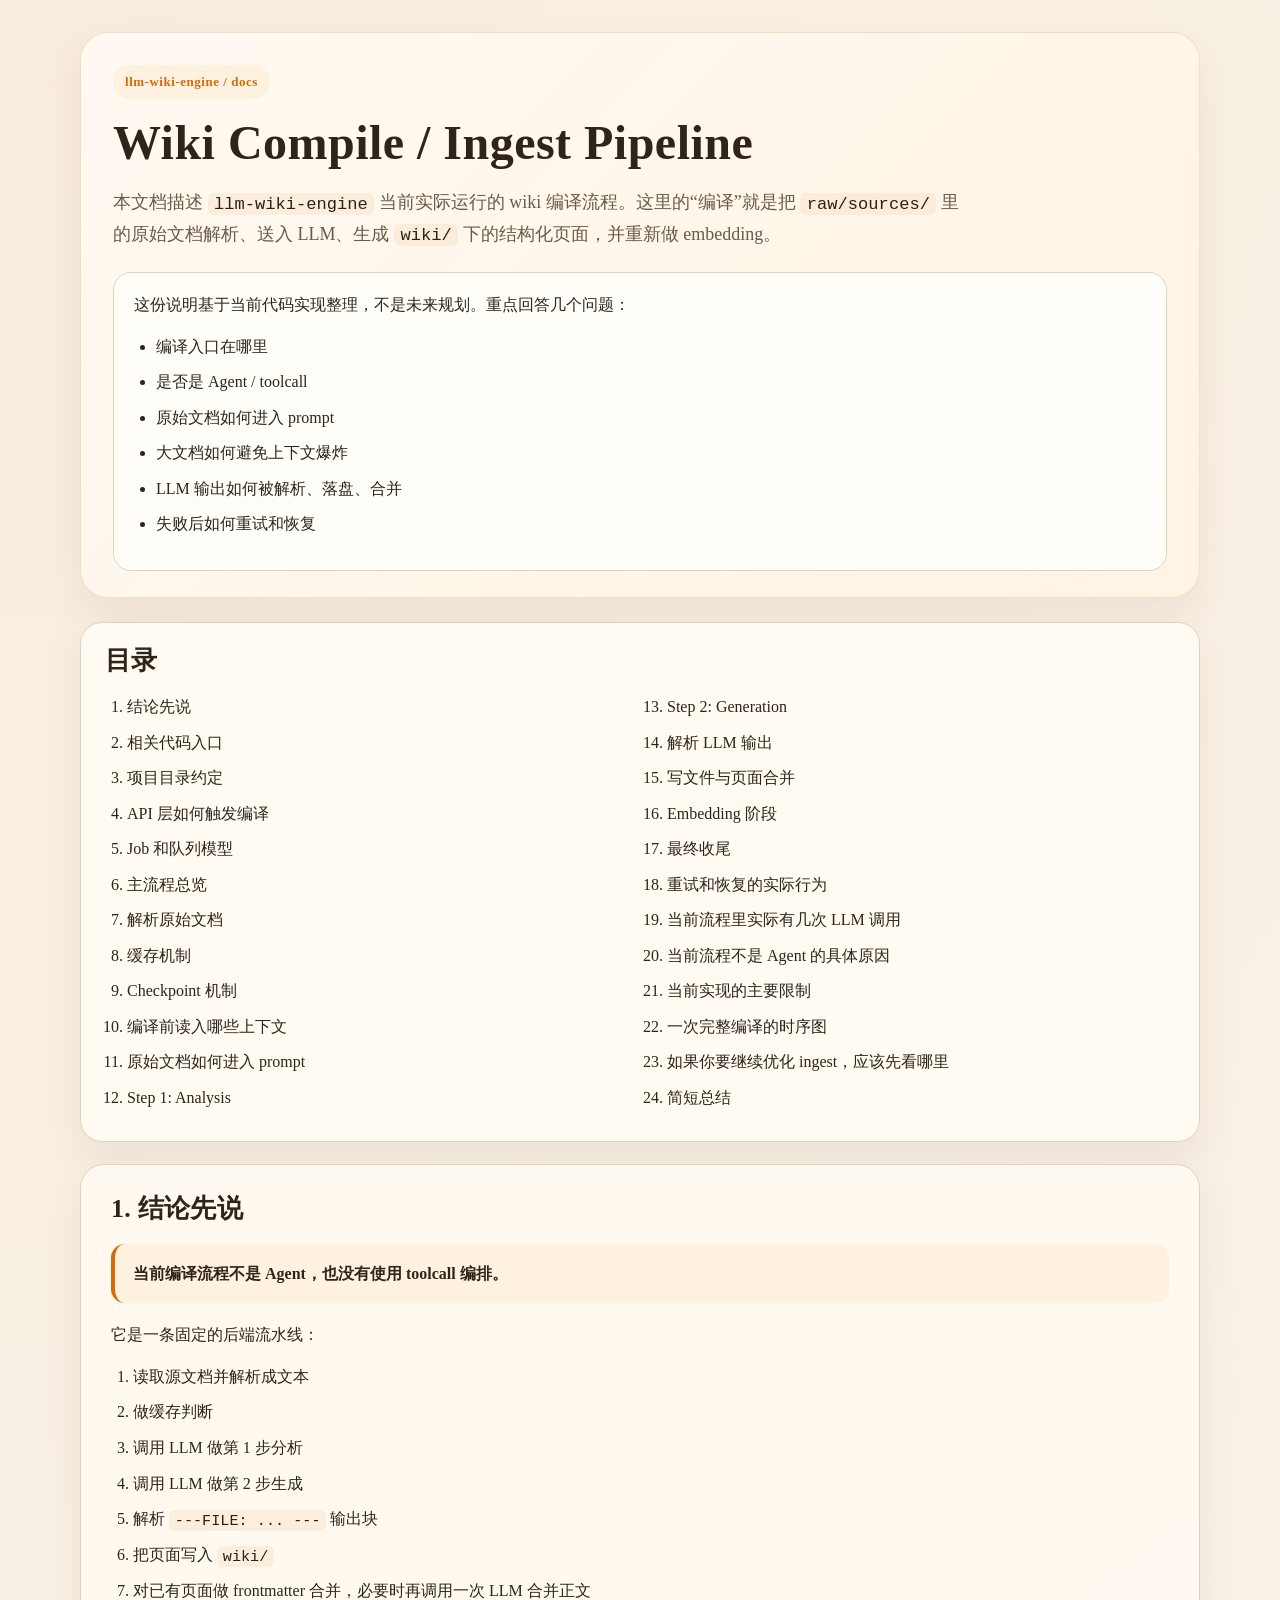
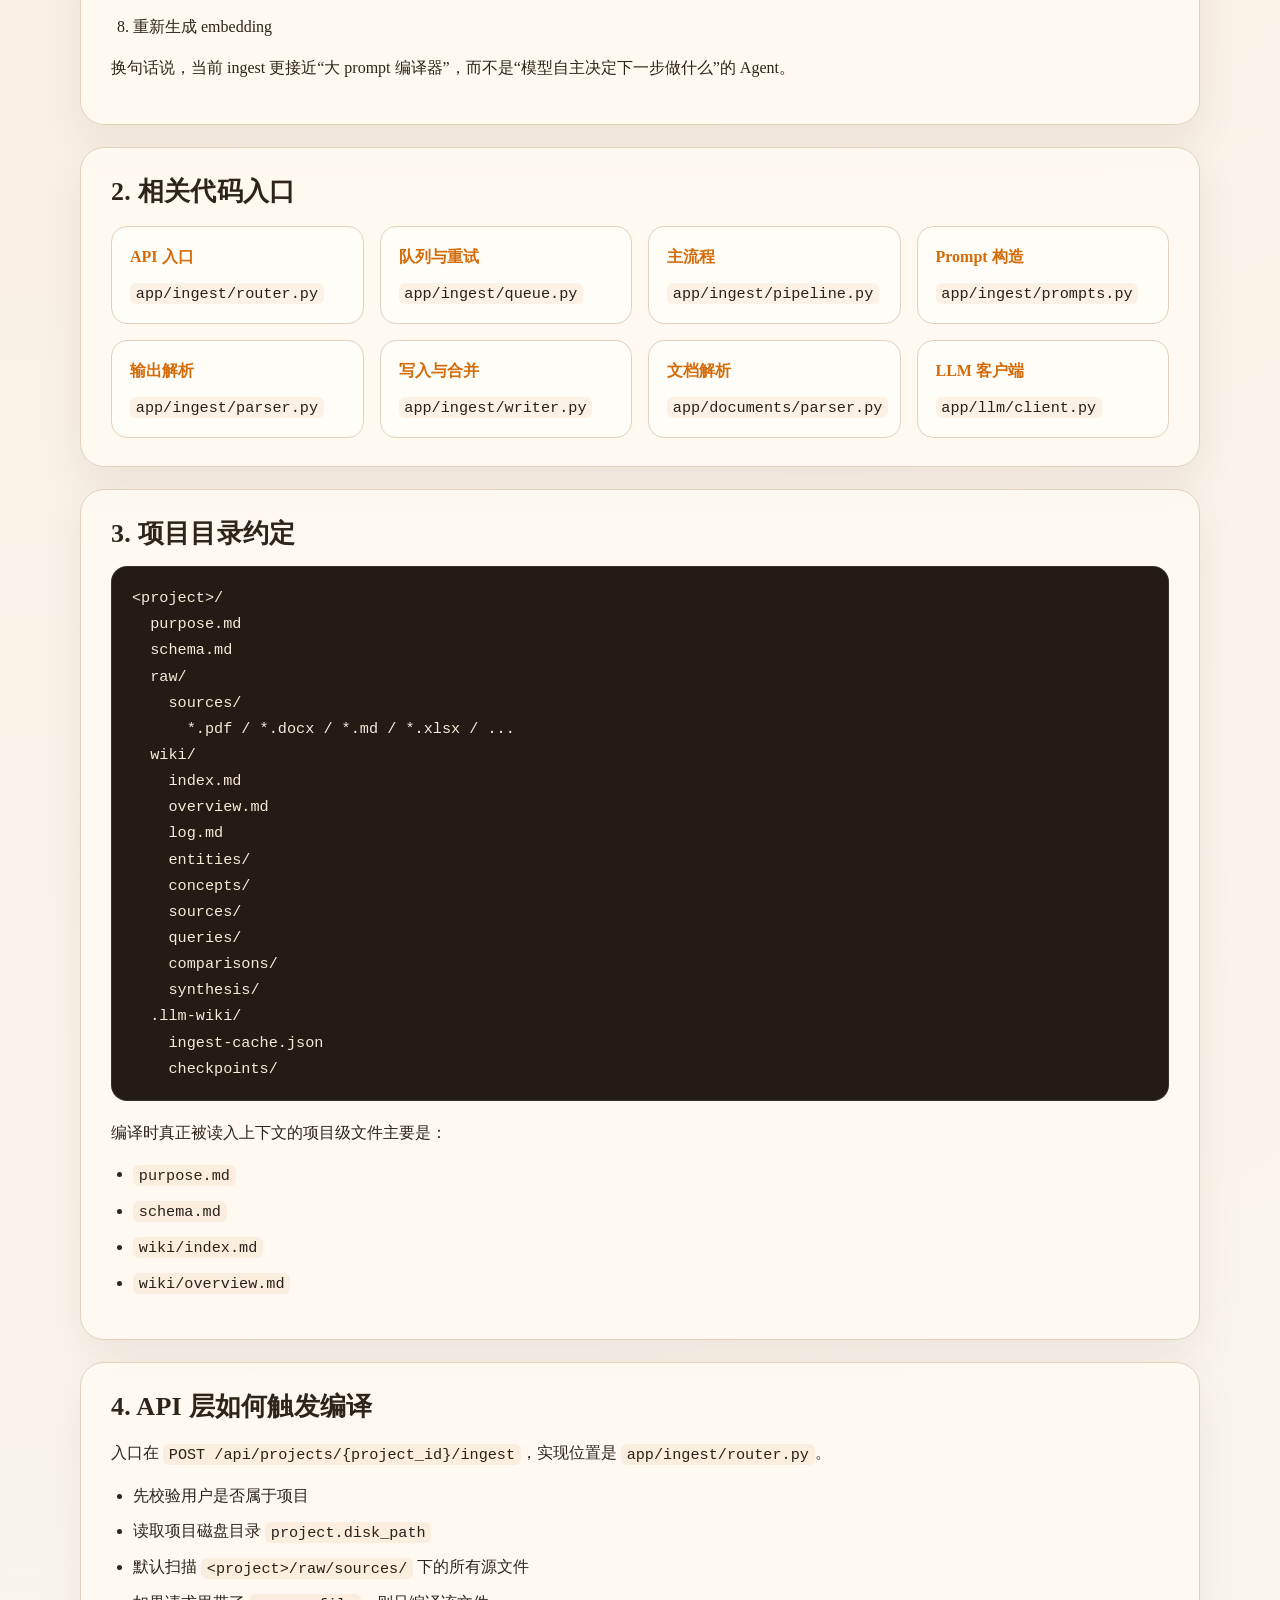
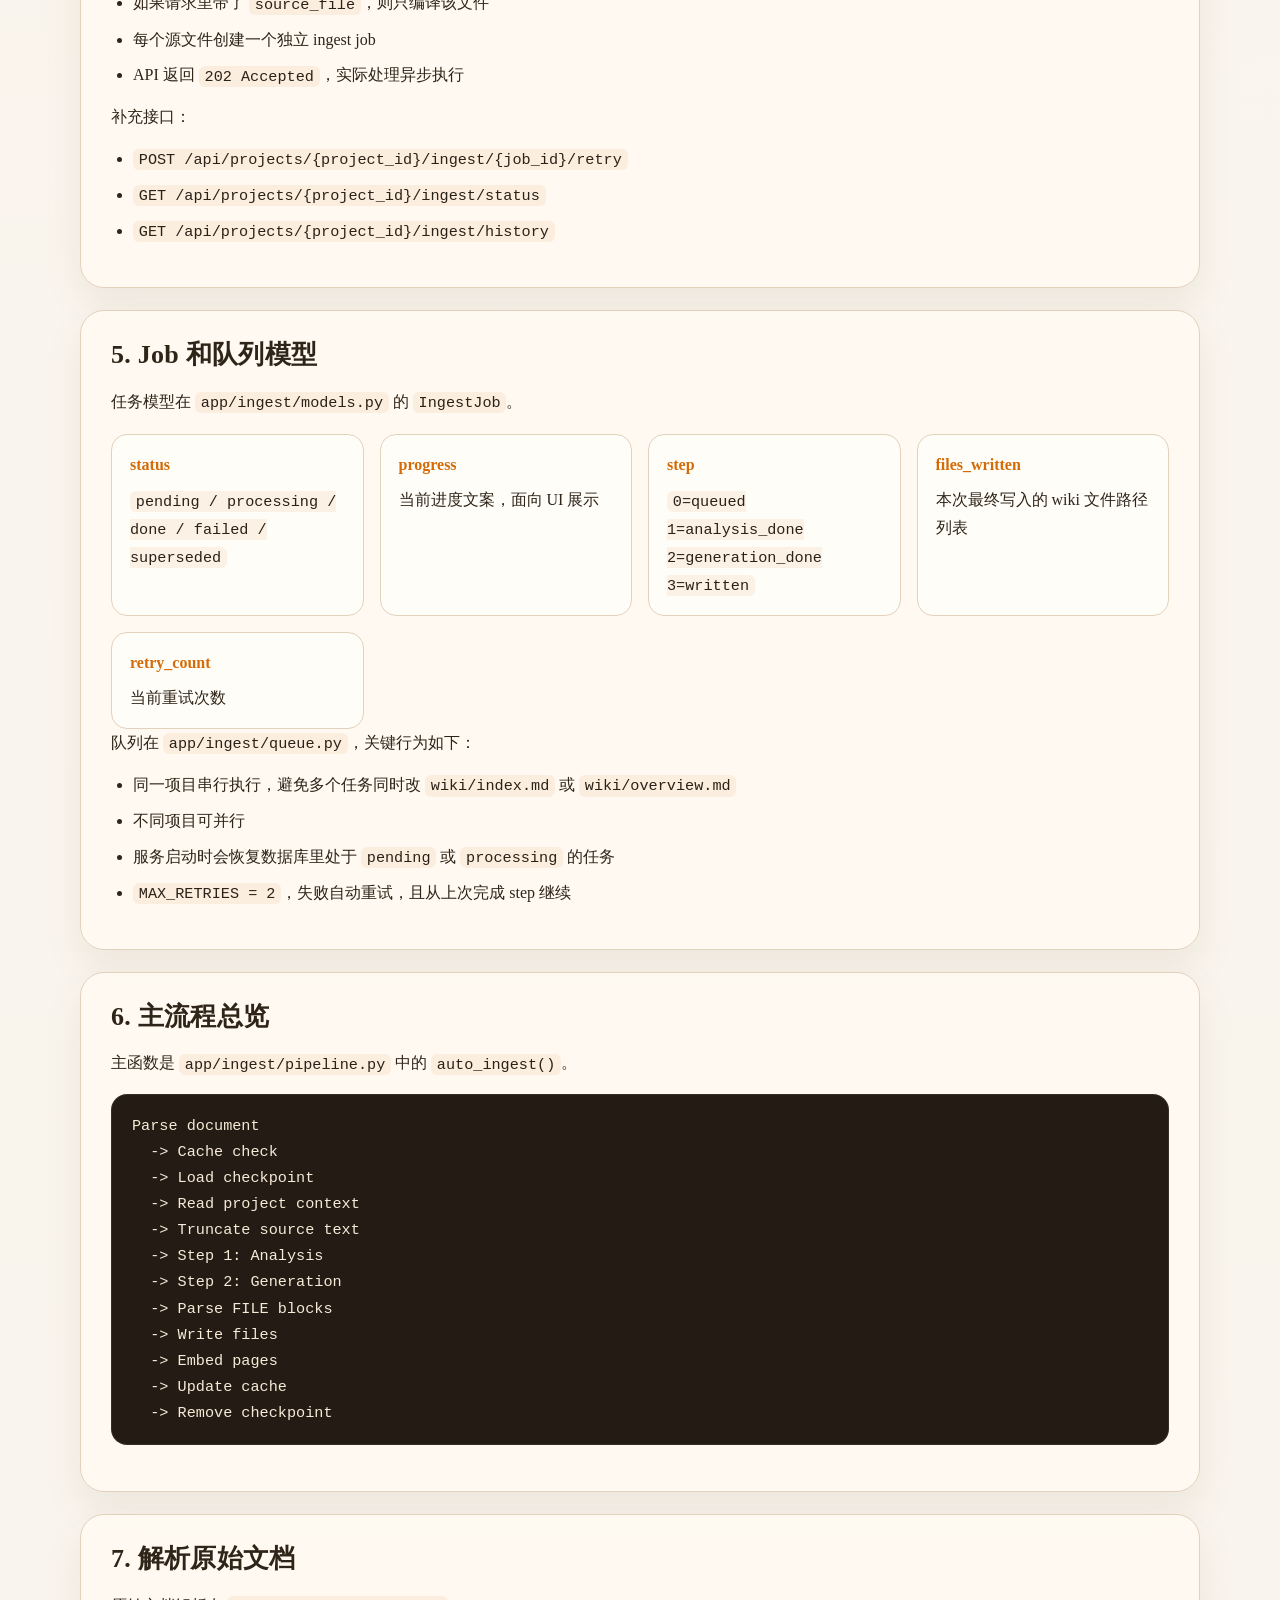
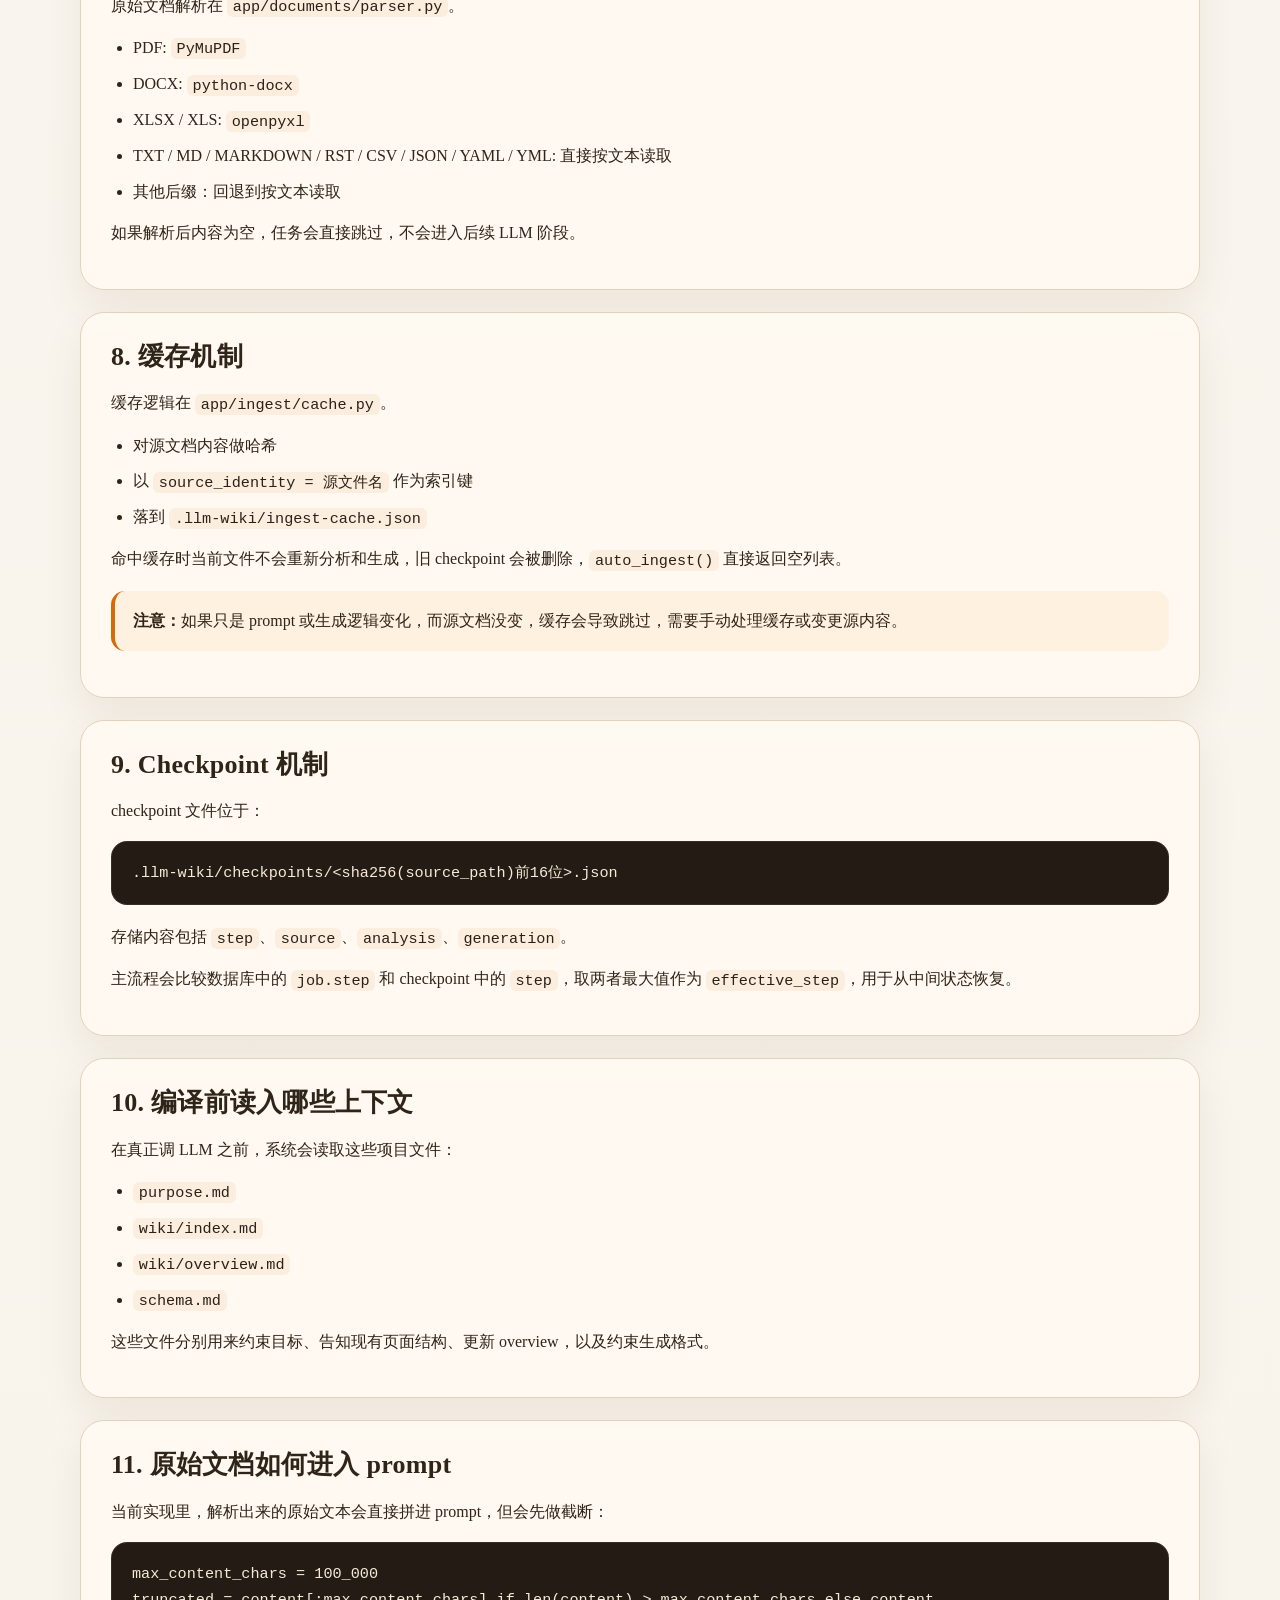
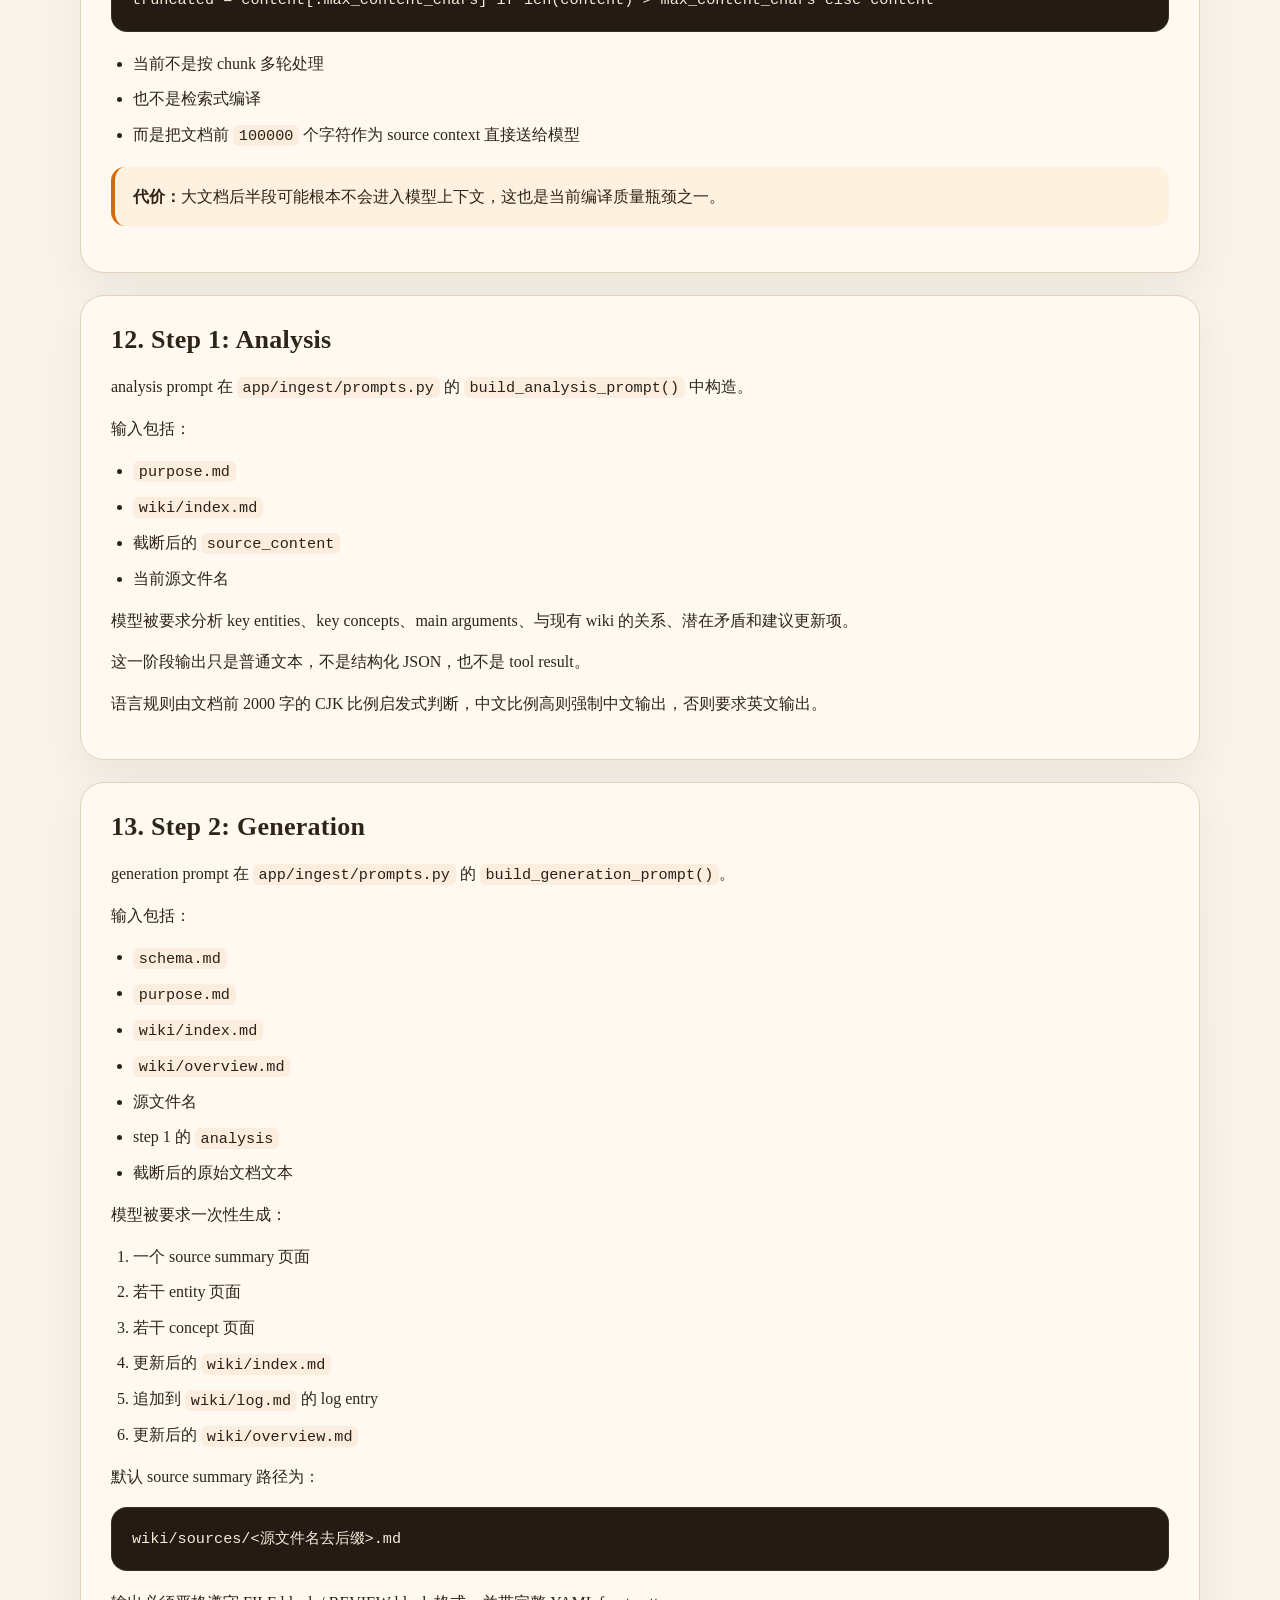
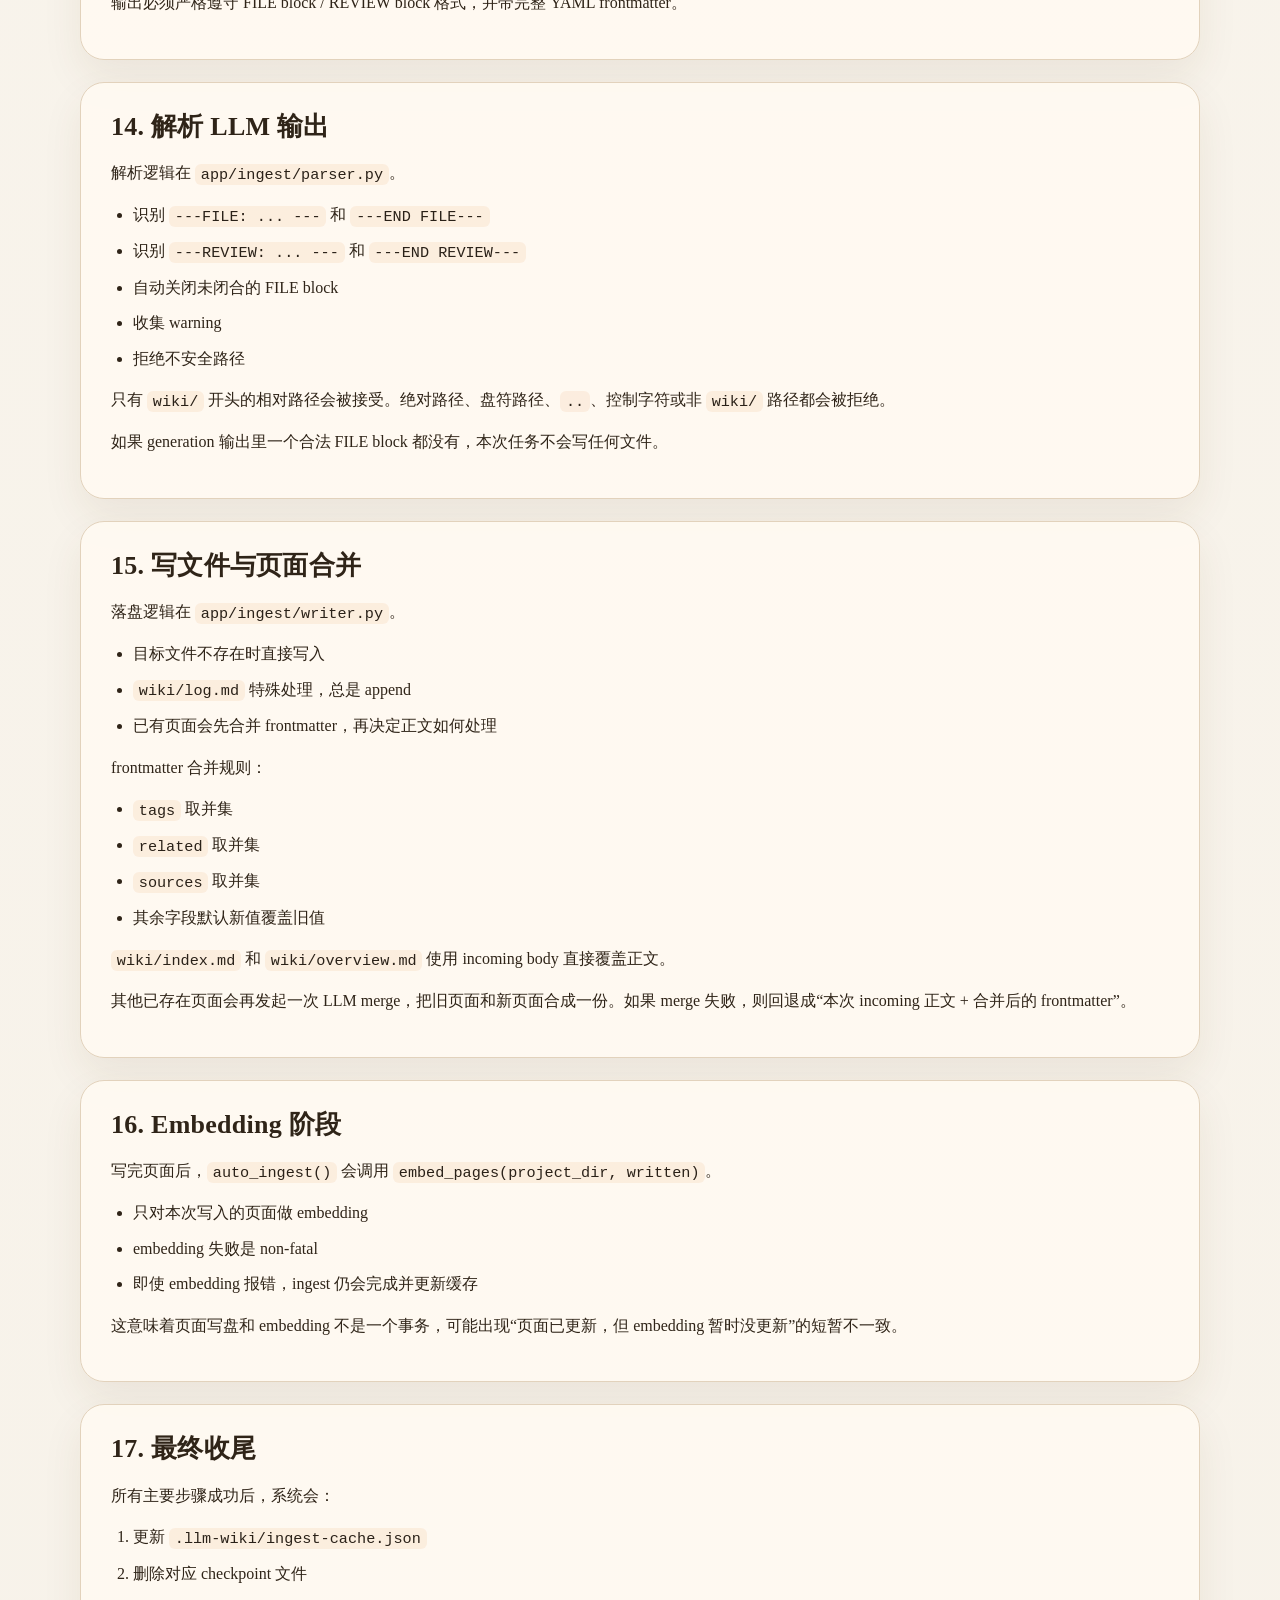
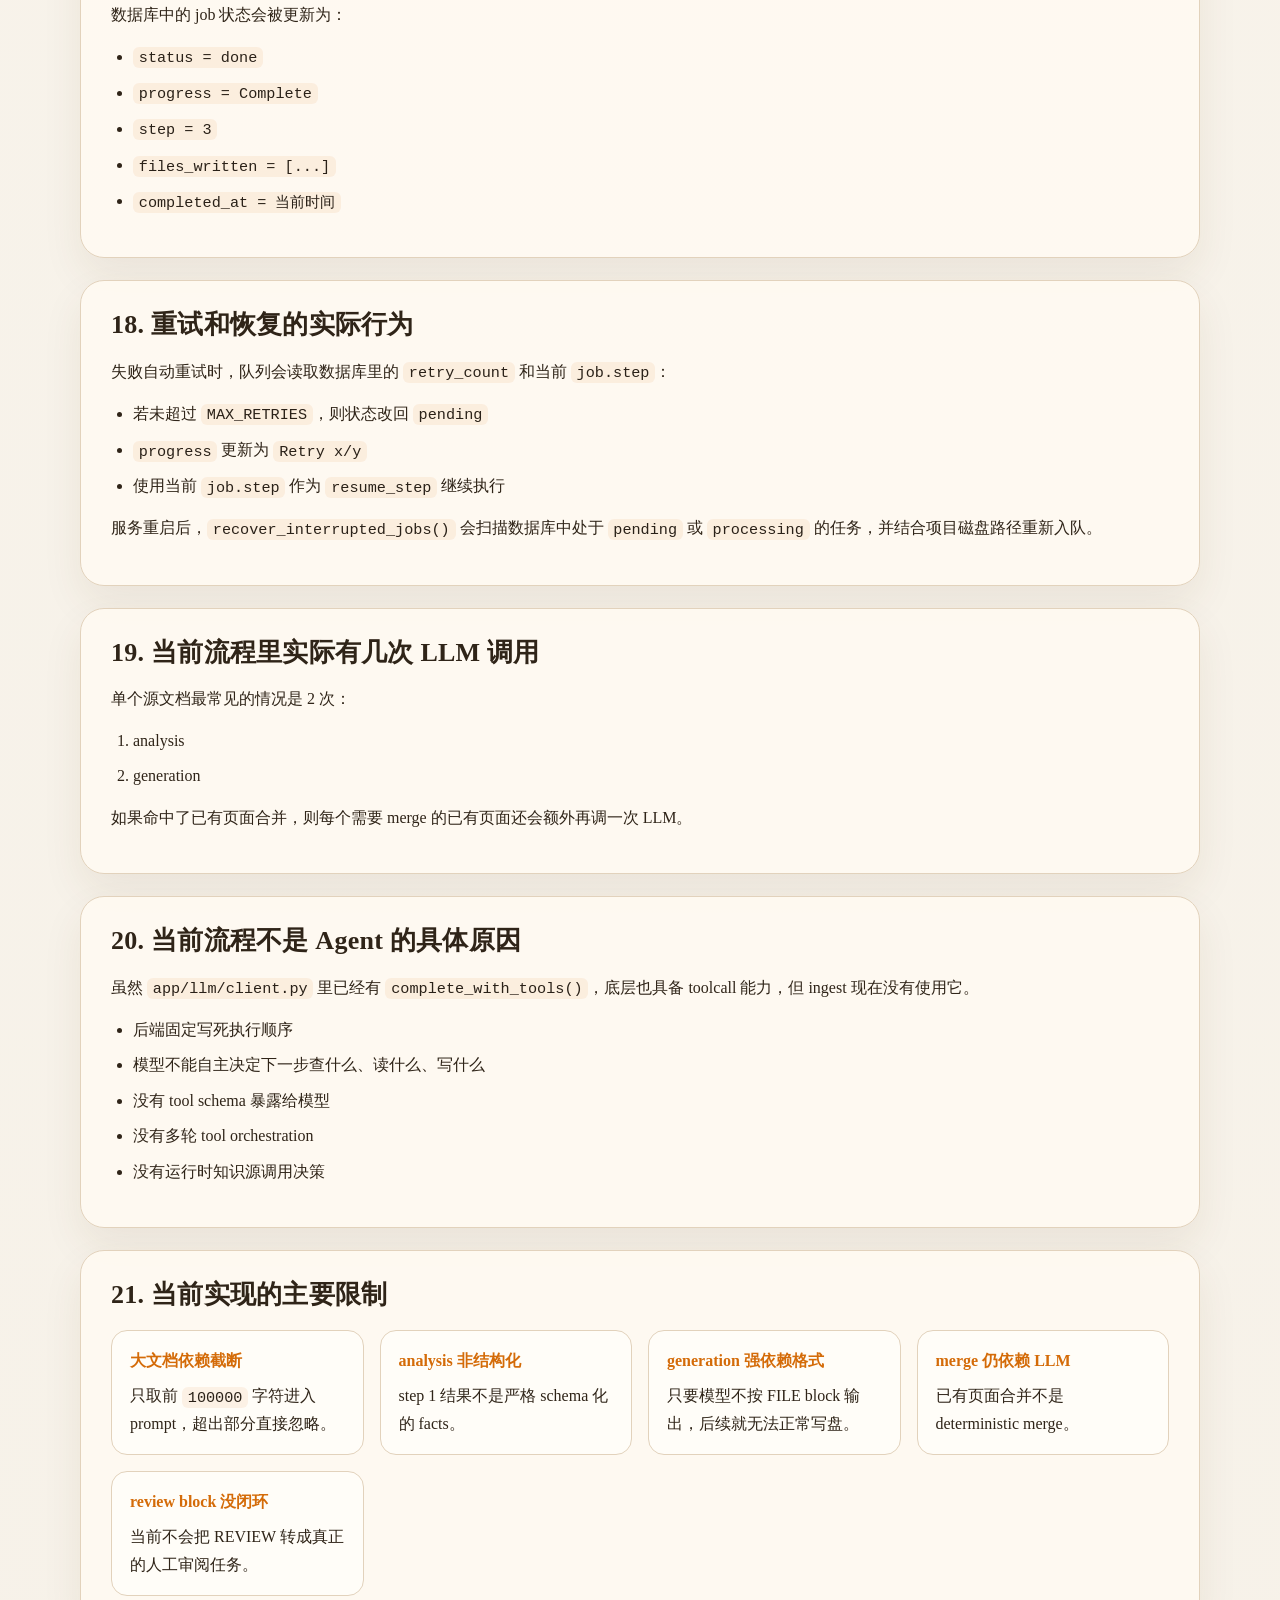
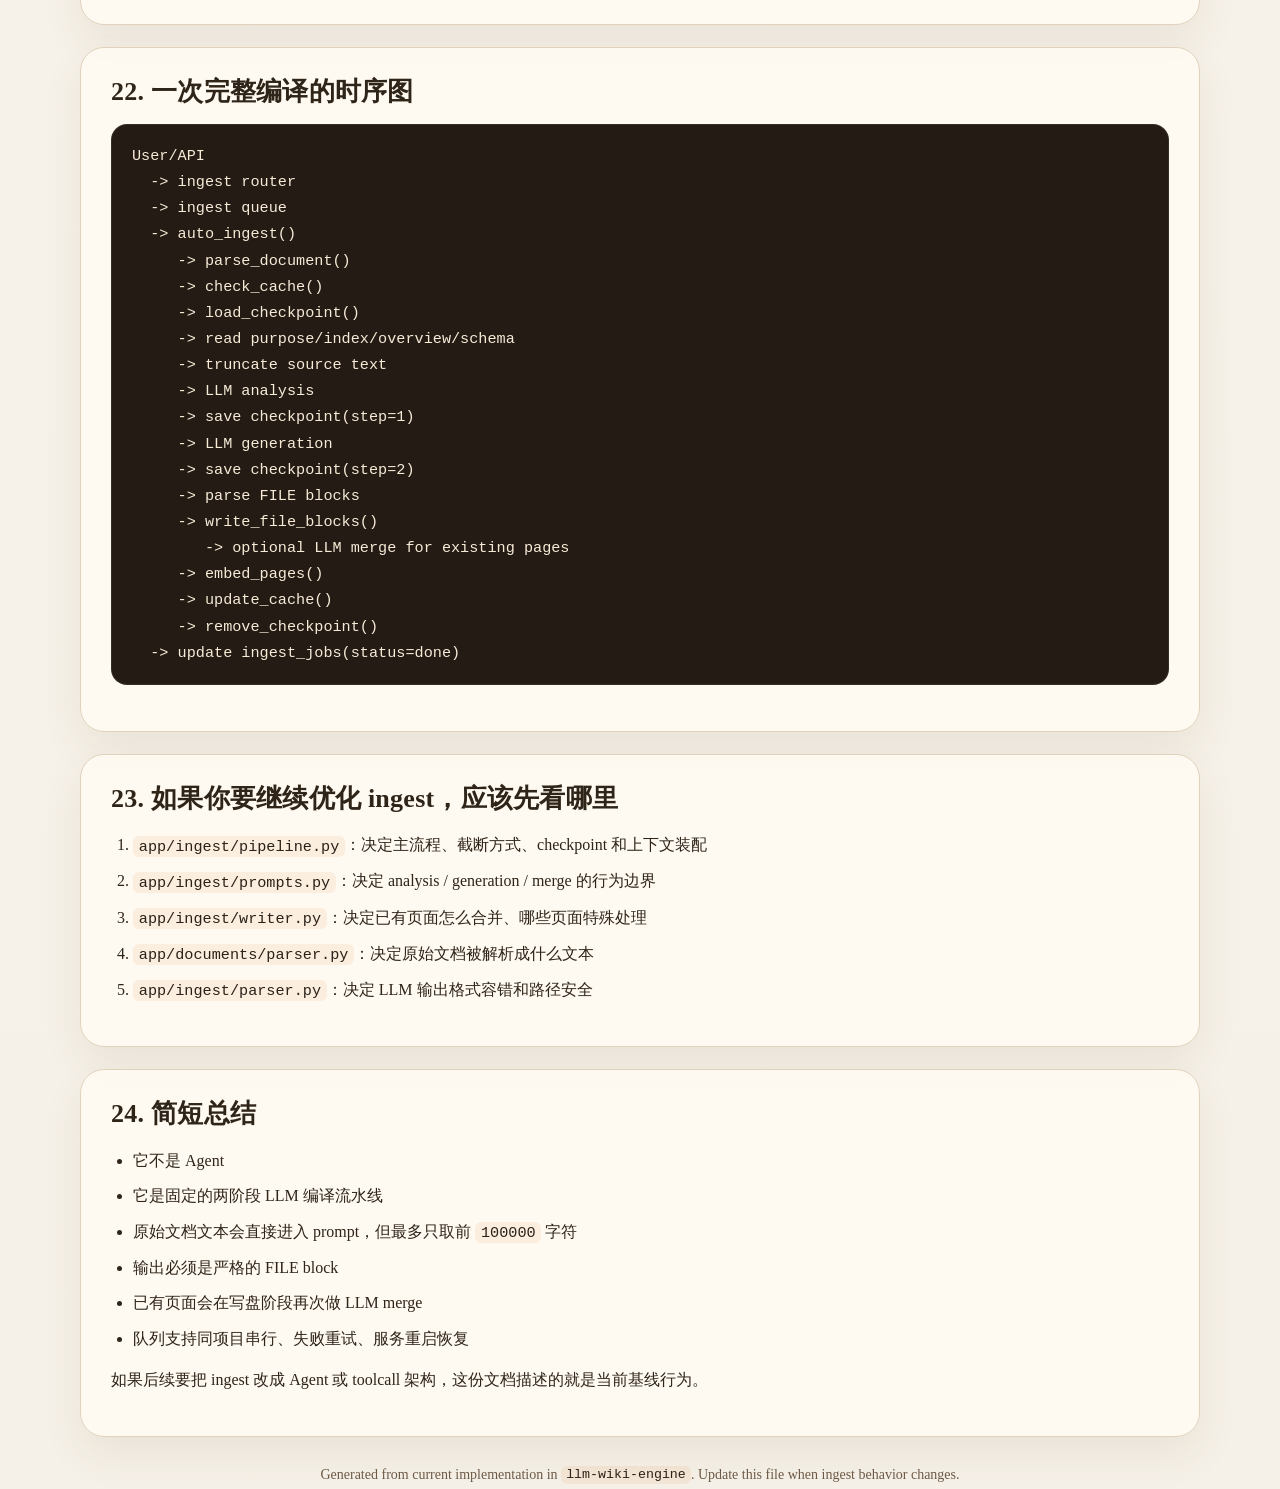
==== docs/ingest-compile-pipeline.html @ 0ab97aee "feat: emit tool_result SSE events for debug visibility Orchestrator now yields a tool_result event a" ====
<!DOCTYPE html>
<html lang="zh-CN">
<head>
  <meta charset="UTF-8">
  <meta name="viewport" content="width=device-width, initial-scale=1.0">
  <title>Wiki Compile / Ingest Pipeline</title>
  <style>
    :root {
      color-scheme: light;
      --bg: #f6f1e8;
      --panel: #fffaf2;
      --panel-strong: #fffdf8;
      --text: #2f2418;
      --muted: #6c5a46;
      --line: #e2d2bc;
      --accent: #d46b08;
      --accent-soft: #fff1df;
      --code: #2a2118;
      --shadow: 0 18px 40px rgba(92, 62, 29, 0.08);
    }

    * {
      box-sizing: border-box;
    }

    body {
      margin: 0;
      font-family: "Noto Serif SC", "Source Han Serif SC", "Songti SC", serif;
      background:
        radial-gradient(circle at top left, rgba(212, 107, 8, 0.08), transparent 28%),
        linear-gradient(180deg, #fbf7f0 0%, var(--bg) 100%);
      color: var(--text);
      line-height: 1.72;
    }

    .page {
      width: min(1120px, calc(100vw - 32px));
      margin: 32px auto 56px;
    }

    .hero {
      background: linear-gradient(135deg, rgba(255, 250, 242, 0.95), rgba(255, 244, 228, 0.92));
      border: 1px solid rgba(212, 107, 8, 0.18);
      border-radius: 28px;
      box-shadow: var(--shadow);
      padding: 32px 32px 26px;
    }

    .eyebrow {
      display: inline-block;
      margin: 0 0 14px;
      padding: 6px 12px;
      border-radius: 999px;
      background: var(--accent-soft);
      color: var(--accent);
      font-size: 13px;
      font-weight: 700;
      letter-spacing: 0.04em;
    }

    h1, h2, h3 {
      font-weight: 700;
      letter-spacing: 0.01em;
      line-height: 1.25;
      margin: 0;
    }

    h1 {
      font-size: clamp(32px, 4vw, 48px);
      margin-bottom: 14px;
    }

    h2 {
      font-size: 26px;
      margin-bottom: 16px;
    }

    h3 {
      font-size: 20px;
      margin-bottom: 12px;
    }

    p {
      margin: 0 0 14px;
    }

    .lead {
      max-width: 860px;
      font-size: 18px;
      color: var(--muted);
    }

    .summary {
      margin-top: 22px;
      padding: 18px 20px;
      background: var(--panel-strong);
      border: 1px solid var(--line);
      border-radius: 18px;
    }

    .toc {
      margin-top: 24px;
      padding: 22px 24px;
      background: var(--panel);
      border: 1px solid var(--line);
      border-radius: 22px;
      box-shadow: var(--shadow);
    }

    .toc ol {
      margin: 14px 0 0;
      padding-left: 22px;
      columns: 2;
      column-gap: 32px;
    }

    .toc li {
      margin-bottom: 8px;
      break-inside: avoid;
    }

    .section {
      margin-top: 22px;
      padding: 28px 30px;
      background: rgba(255, 250, 242, 0.94);
      border: 1px solid var(--line);
      border-radius: 24px;
      box-shadow: var(--shadow);
    }

    .callout {
      margin: 18px 0;
      padding: 16px 18px;
      background: var(--accent-soft);
      border-left: 4px solid var(--accent);
      border-radius: 14px;
    }

    ul, ol {
      margin: 0 0 14px;
      padding-left: 22px;
    }

    li {
      margin-bottom: 8px;
    }

    code {
      font-family: "SFMono-Regular", "Menlo", "Consolas", monospace;
      font-size: 0.95em;
      color: var(--code);
      background: rgba(212, 107, 8, 0.08);
      padding: 0.1em 0.38em;
      border-radius: 6px;
    }

    pre {
      margin: 16px 0 18px;
      padding: 18px 20px;
      overflow: auto;
      background: #241c14;
      color: #f7ead7;
      border-radius: 16px;
      border: 1px solid rgba(255, 255, 255, 0.08);
    }

    pre code {
      background: transparent;
      color: inherit;
      padding: 0;
    }

    .grid {
      display: grid;
      gap: 16px;
      grid-template-columns: repeat(auto-fit, minmax(220px, 1fr));
      margin-top: 18px;
    }

    .card {
      padding: 16px 18px;
      background: var(--panel-strong);
      border: 1px solid var(--line);
      border-radius: 16px;
    }

    .card strong {
      display: block;
      margin-bottom: 8px;
      color: var(--accent);
    }

    .footer {
      margin-top: 26px;
      color: var(--muted);
      font-size: 14px;
      text-align: center;
    }

    @media (max-width: 820px) {
      .page {
        width: min(100vw - 20px, 1120px);
        margin: 16px auto 32px;
      }

      .hero,
      .toc,
      .section {
        padding: 22px 18px;
        border-radius: 20px;
      }

      .toc ol {
        columns: 1;
      }
    }
  </style>
</head>
<body>
  <main class="page">
    <section class="hero">
      <div class="eyebrow">llm-wiki-engine / docs</div>
      <h1>Wiki Compile / Ingest Pipeline</h1>
      <p class="lead">本文档描述 <code>llm-wiki-engine</code> 当前实际运行的 wiki 编译流程。这里的“编译”就是把 <code>raw/sources/</code> 里的原始文档解析、送入 LLM、生成 <code>wiki/</code> 下的结构化页面，并重新做 embedding。</p>
      <div class="summary">
        <p>这份说明基于当前代码实现整理，不是未来规划。重点回答几个问题：</p>
        <ul>
          <li>编译入口在哪里</li>
          <li>是否是 Agent / toolcall</li>
          <li>原始文档如何进入 prompt</li>
          <li>大文档如何避免上下文爆炸</li>
          <li>LLM 输出如何被解析、落盘、合并</li>
          <li>失败后如何重试和恢复</li>
        </ul>
      </div>
    </section>

    <section class="toc">
      <h2>目录</h2>
      <ol>
        <li>结论先说</li>
        <li>相关代码入口</li>
        <li>项目目录约定</li>
        <li>API 层如何触发编译</li>
        <li>Job 和队列模型</li>
        <li>主流程总览</li>
        <li>解析原始文档</li>
        <li>缓存机制</li>
        <li>Checkpoint 机制</li>
        <li>编译前读入哪些上下文</li>
        <li>原始文档如何进入 prompt</li>
        <li>Step 1: Analysis</li>
        <li>Step 2: Generation</li>
        <li>解析 LLM 输出</li>
        <li>写文件与页面合并</li>
        <li>Embedding 阶段</li>
        <li>最终收尾</li>
        <li>重试和恢复的实际行为</li>
        <li>当前流程里实际有几次 LLM 调用</li>
        <li>当前流程不是 Agent 的具体原因</li>
        <li>当前实现的主要限制</li>
        <li>一次完整编译的时序图</li>
        <li>如果你要继续优化 ingest，应该先看哪里</li>
        <li>简短总结</li>
      </ol>
    </section>

    <section class="section">
      <h2>1. 结论先说</h2>
      <div class="callout">
        <strong>当前编译流程不是 Agent，也没有使用 toolcall 编排。</strong>
      </div>
      <p>它是一条固定的后端流水线：</p>
      <ol>
        <li>读取源文档并解析成文本</li>
        <li>做缓存判断</li>
        <li>调用 LLM 做第 1 步分析</li>
        <li>调用 LLM 做第 2 步生成</li>
        <li>解析 <code>---FILE: ... ---</code> 输出块</li>
        <li>把页面写入 <code>wiki/</code></li>
        <li>对已有页面做 frontmatter 合并，必要时再调用一次 LLM 合并正文</li>
        <li>重新生成 embedding</li>
      </ol>
      <p>换句话说，当前 ingest 更接近“大 prompt 编译器”，而不是“模型自主决定下一步做什么”的 Agent。</p>
    </section>

    <section class="section">
      <h2>2. 相关代码入口</h2>
      <div class="grid">
        <div class="card"><strong>API 入口</strong><code>app/ingest/router.py</code></div>
        <div class="card"><strong>队列与重试</strong><code>app/ingest/queue.py</code></div>
        <div class="card"><strong>主流程</strong><code>app/ingest/pipeline.py</code></div>
        <div class="card"><strong>Prompt 构造</strong><code>app/ingest/prompts.py</code></div>
        <div class="card"><strong>输出解析</strong><code>app/ingest/parser.py</code></div>
        <div class="card"><strong>写入与合并</strong><code>app/ingest/writer.py</code></div>
        <div class="card"><strong>文档解析</strong><code>app/documents/parser.py</code></div>
        <div class="card"><strong>LLM 客户端</strong><code>app/llm/client.py</code></div>
      </div>
    </section>

    <section class="section">
      <h2>3. 项目目录约定</h2>
      <pre><code>&lt;project&gt;/
  purpose.md
  schema.md
  raw/
    sources/
      *.pdf / *.docx / *.md / *.xlsx / ...
  wiki/
    index.md
    overview.md
    log.md
    entities/
    concepts/
    sources/
    queries/
    comparisons/
    synthesis/
  .llm-wiki/
    ingest-cache.json
    checkpoints/</code></pre>
      <p>编译时真正被读入上下文的项目级文件主要是：</p>
      <ul>
        <li><code>purpose.md</code></li>
        <li><code>schema.md</code></li>
        <li><code>wiki/index.md</code></li>
        <li><code>wiki/overview.md</code></li>
      </ul>
    </section>

    <section class="section">
      <h2>4. API 层如何触发编译</h2>
      <p>入口在 <code>POST /api/projects/{project_id}/ingest</code>，实现位置是 <code>app/ingest/router.py</code>。</p>
      <ul>
        <li>先校验用户是否属于项目</li>
        <li>读取项目磁盘目录 <code>project.disk_path</code></li>
        <li>默认扫描 <code>&lt;project&gt;/raw/sources/</code> 下的所有源文件</li>
        <li>如果请求里带了 <code>source_file</code>，则只编译该文件</li>
        <li>每个源文件创建一个独立 ingest job</li>
        <li>API 返回 <code>202 Accepted</code>，实际处理异步执行</li>
      </ul>
      <p>补充接口：</p>
      <ul>
        <li><code>POST /api/projects/{project_id}/ingest/{job_id}/retry</code></li>
        <li><code>GET /api/projects/{project_id}/ingest/status</code></li>
        <li><code>GET /api/projects/{project_id}/ingest/history</code></li>
      </ul>
    </section>

    <section class="section">
      <h2>5. Job 和队列模型</h2>
      <p>任务模型在 <code>app/ingest/models.py</code> 的 <code>IngestJob</code>。</p>
      <div class="grid">
        <div class="card"><strong>status</strong><code>pending / processing / done / failed / superseded</code></div>
        <div class="card"><strong>progress</strong>当前进度文案，面向 UI 展示</div>
        <div class="card"><strong>step</strong><code>0=queued 1=analysis_done 2=generation_done 3=written</code></div>
        <div class="card"><strong>files_written</strong>本次最终写入的 wiki 文件路径列表</div>
        <div class="card"><strong>retry_count</strong>当前重试次数</div>
      </div>
      <p>队列在 <code>app/ingest/queue.py</code>，关键行为如下：</p>
      <ul>
        <li>同一项目串行执行，避免多个任务同时改 <code>wiki/index.md</code> 或 <code>wiki/overview.md</code></li>
        <li>不同项目可并行</li>
        <li>服务启动时会恢复数据库里处于 <code>pending</code> 或 <code>processing</code> 的任务</li>
        <li><code>MAX_RETRIES = 2</code>，失败自动重试，且从上次完成 step 继续</li>
      </ul>
    </section>

    <section class="section">
      <h2>6. 主流程总览</h2>
      <p>主函数是 <code>app/ingest/pipeline.py</code> 中的 <code>auto_ingest()</code>。</p>
      <pre><code>Parse document
  -&gt; Cache check
  -&gt; Load checkpoint
  -&gt; Read project context
  -&gt; Truncate source text
  -&gt; Step 1: Analysis
  -&gt; Step 2: Generation
  -&gt; Parse FILE blocks
  -&gt; Write files
  -&gt; Embed pages
  -&gt; Update cache
  -&gt; Remove checkpoint</code></pre>
    </section>

    <section class="section">
      <h2>7. 解析原始文档</h2>
      <p>原始文档解析在 <code>app/documents/parser.py</code>。</p>
      <ul>
        <li>PDF: <code>PyMuPDF</code></li>
        <li>DOCX: <code>python-docx</code></li>
        <li>XLSX / XLS: <code>openpyxl</code></li>
        <li>TXT / MD / MARKDOWN / RST / CSV / JSON / YAML / YML: 直接按文本读取</li>
        <li>其他后缀：回退到按文本读取</li>
      </ul>
      <p>如果解析后内容为空，任务会直接跳过，不会进入后续 LLM 阶段。</p>
    </section>

    <section class="section">
      <h2>8. 缓存机制</h2>
      <p>缓存逻辑在 <code>app/ingest/cache.py</code>。</p>
      <ul>
        <li>对源文档内容做哈希</li>
        <li>以 <code>source_identity = 源文件名</code> 作为索引键</li>
        <li>落到 <code>.llm-wiki/ingest-cache.json</code></li>
      </ul>
      <p>命中缓存时当前文件不会重新分析和生成，旧 checkpoint 会被删除，<code>auto_ingest()</code> 直接返回空列表。</p>
      <div class="callout">
        <strong>注意：</strong>如果只是 prompt 或生成逻辑变化，而源文档没变，缓存会导致跳过，需要手动处理缓存或变更源内容。
      </div>
    </section>

    <section class="section">
      <h2>9. Checkpoint 机制</h2>
      <p>checkpoint 文件位于：</p>
      <pre><code>.llm-wiki/checkpoints/&lt;sha256(source_path)前16位&gt;.json</code></pre>
      <p>存储内容包括 <code>step</code>、<code>source</code>、<code>analysis</code>、<code>generation</code>。</p>
      <p>主流程会比较数据库中的 <code>job.step</code> 和 checkpoint 中的 <code>step</code>，取两者最大值作为 <code>effective_step</code>，用于从中间状态恢复。</p>
    </section>

    <section class="section">
      <h2>10. 编译前读入哪些上下文</h2>
      <p>在真正调 LLM 之前，系统会读取这些项目文件：</p>
      <ul>
        <li><code>purpose.md</code></li>
        <li><code>wiki/index.md</code></li>
        <li><code>wiki/overview.md</code></li>
        <li><code>schema.md</code></li>
      </ul>
      <p>这些文件分别用来约束目标、告知现有页面结构、更新 overview，以及约束生成格式。</p>
    </section>

    <section class="section">
      <h2>11. 原始文档如何进入 prompt</h2>
      <p>当前实现里，解析出来的原始文本会直接拼进 prompt，但会先做截断：</p>
      <pre><code>max_content_chars = 100_000
truncated = content[:max_content_chars] if len(content) &gt; max_content_chars else content</code></pre>
      <ul>
        <li>当前不是按 chunk 多轮处理</li>
        <li>也不是检索式编译</li>
        <li>而是把文档前 <code>100000</code> 个字符作为 source context 直接送给模型</li>
      </ul>
      <div class="callout">
        <strong>代价：</strong>大文档后半段可能根本不会进入模型上下文，这也是当前编译质量瓶颈之一。
      </div>
    </section>

    <section class="section">
      <h2>12. Step 1: Analysis</h2>
      <p>analysis prompt 在 <code>app/ingest/prompts.py</code> 的 <code>build_analysis_prompt()</code> 中构造。</p>
      <p>输入包括：</p>
      <ul>
        <li><code>purpose.md</code></li>
        <li><code>wiki/index.md</code></li>
        <li>截断后的 <code>source_content</code></li>
        <li>当前源文件名</li>
      </ul>
      <p>模型被要求分析 key entities、key concepts、main arguments、与现有 wiki 的关系、潜在矛盾和建议更新项。</p>
      <p>这一阶段输出只是普通文本，不是结构化 JSON，也不是 tool result。</p>
      <p>语言规则由文档前 2000 字的 CJK 比例启发式判断，中文比例高则强制中文输出，否则要求英文输出。</p>
    </section>

    <section class="section">
      <h2>13. Step 2: Generation</h2>
      <p>generation prompt 在 <code>app/ingest/prompts.py</code> 的 <code>build_generation_prompt()</code>。</p>
      <p>输入包括：</p>
      <ul>
        <li><code>schema.md</code></li>
        <li><code>purpose.md</code></li>
        <li><code>wiki/index.md</code></li>
        <li><code>wiki/overview.md</code></li>
        <li>源文件名</li>
        <li>step 1 的 <code>analysis</code></li>
        <li>截断后的原始文档文本</li>
      </ul>
      <p>模型被要求一次性生成：</p>
      <ol>
        <li>一个 source summary 页面</li>
        <li>若干 entity 页面</li>
        <li>若干 concept 页面</li>
        <li>更新后的 <code>wiki/index.md</code></li>
        <li>追加到 <code>wiki/log.md</code> 的 log entry</li>
        <li>更新后的 <code>wiki/overview.md</code></li>
      </ol>
      <p>默认 source summary 路径为：</p>
      <pre><code>wiki/sources/&lt;源文件名去后缀&gt;.md</code></pre>
      <p>输出必须严格遵守 FILE block / REVIEW block 格式，并带完整 YAML frontmatter。</p>
    </section>

    <section class="section">
      <h2>14. 解析 LLM 输出</h2>
      <p>解析逻辑在 <code>app/ingest/parser.py</code>。</p>
      <ul>
        <li>识别 <code>---FILE: ... ---</code> 和 <code>---END FILE---</code></li>
        <li>识别 <code>---REVIEW: ... ---</code> 和 <code>---END REVIEW---</code></li>
        <li>自动关闭未闭合的 FILE block</li>
        <li>收集 warning</li>
        <li>拒绝不安全路径</li>
      </ul>
      <p>只有 <code>wiki/</code> 开头的相对路径会被接受。绝对路径、盘符路径、<code>..</code>、控制字符或非 <code>wiki/</code> 路径都会被拒绝。</p>
      <p>如果 generation 输出里一个合法 FILE block 都没有，本次任务不会写任何文件。</p>
    </section>

    <section class="section">
      <h2>15. 写文件与页面合并</h2>
      <p>落盘逻辑在 <code>app/ingest/writer.py</code>。</p>
      <ul>
        <li>目标文件不存在时直接写入</li>
        <li><code>wiki/log.md</code> 特殊处理，总是 append</li>
        <li>已有页面会先合并 frontmatter，再决定正文如何处理</li>
      </ul>
      <p>frontmatter 合并规则：</p>
      <ul>
        <li><code>tags</code> 取并集</li>
        <li><code>related</code> 取并集</li>
        <li><code>sources</code> 取并集</li>
        <li>其余字段默认新值覆盖旧值</li>
      </ul>
      <p><code>wiki/index.md</code> 和 <code>wiki/overview.md</code> 使用 incoming body 直接覆盖正文。</p>
      <p>其他已存在页面会再发起一次 LLM merge，把旧页面和新页面合成一份。如果 merge 失败，则回退成“本次 incoming 正文 + 合并后的 frontmatter”。</p>
    </section>

    <section class="section">
      <h2>16. Embedding 阶段</h2>
      <p>写完页面后，<code>auto_ingest()</code> 会调用 <code>embed_pages(project_dir, written)</code>。</p>
      <ul>
        <li>只对本次写入的页面做 embedding</li>
        <li>embedding 失败是 non-fatal</li>
        <li>即使 embedding 报错，ingest 仍会完成并更新缓存</li>
      </ul>
      <p>这意味着页面写盘和 embedding 不是一个事务，可能出现“页面已更新，但 embedding 暂时没更新”的短暂不一致。</p>
    </section>

    <section class="section">
      <h2>17. 最终收尾</h2>
      <p>所有主要步骤成功后，系统会：</p>
      <ol>
        <li>更新 <code>.llm-wiki/ingest-cache.json</code></li>
        <li>删除对应 checkpoint 文件</li>
      </ol>
      <p>数据库中的 job 状态会被更新为：</p>
      <ul>
        <li><code>status = done</code></li>
        <li><code>progress = Complete</code></li>
        <li><code>step = 3</code></li>
        <li><code>files_written = [...]</code></li>
        <li><code>completed_at = 当前时间</code></li>
      </ul>
    </section>

    <section class="section">
      <h2>18. 重试和恢复的实际行为</h2>
      <p>失败自动重试时，队列会读取数据库里的 <code>retry_count</code> 和当前 <code>job.step</code>：</p>
      <ul>
        <li>若未超过 <code>MAX_RETRIES</code>，则状态改回 <code>pending</code></li>
        <li><code>progress</code> 更新为 <code>Retry x/y</code></li>
        <li>使用当前 <code>job.step</code> 作为 <code>resume_step</code> 继续执行</li>
      </ul>
      <p>服务重启后，<code>recover_interrupted_jobs()</code> 会扫描数据库中处于 <code>pending</code> 或 <code>processing</code> 的任务，并结合项目磁盘路径重新入队。</p>
    </section>

    <section class="section">
      <h2>19. 当前流程里实际有几次 LLM 调用</h2>
      <p>单个源文档最常见的情况是 2 次：</p>
      <ol>
        <li>analysis</li>
        <li>generation</li>
      </ol>
      <p>如果命中了已有页面合并，则每个需要 merge 的已有页面还会额外再调一次 LLM。</p>
    </section>

    <section class="section">
      <h2>20. 当前流程不是 Agent 的具体原因</h2>
      <p>虽然 <code>app/llm/client.py</code> 里已经有 <code>complete_with_tools()</code>，底层也具备 toolcall 能力，但 ingest 现在没有使用它。</p>
      <ul>
        <li>后端固定写死执行顺序</li>
        <li>模型不能自主决定下一步查什么、读什么、写什么</li>
        <li>没有 tool schema 暴露给模型</li>
        <li>没有多轮 tool orchestration</li>
        <li>没有运行时知识源调用决策</li>
      </ul>
    </section>

    <section class="section">
      <h2>21. 当前实现的主要限制</h2>
      <div class="grid">
        <div class="card"><strong>大文档依赖截断</strong>只取前 <code>100000</code> 字符进入 prompt，超出部分直接忽略。</div>
        <div class="card"><strong>analysis 非结构化</strong>step 1 结果不是严格 schema 化的 facts。</div>
        <div class="card"><strong>generation 强依赖格式</strong>只要模型不按 FILE block 输出，后续就无法正常写盘。</div>
        <div class="card"><strong>merge 仍依赖 LLM</strong>已有页面合并不是 deterministic merge。</div>
        <div class="card"><strong>review block 没闭环</strong>当前不会把 REVIEW 转成真正的人工审阅任务。</div>
      </div>
    </section>

    <section class="section">
      <h2>22. 一次完整编译的时序图</h2>
      <pre><code>User/API
  -&gt; ingest router
  -&gt; ingest queue
  -&gt; auto_ingest()
     -&gt; parse_document()
     -&gt; check_cache()
     -&gt; load_checkpoint()
     -&gt; read purpose/index/overview/schema
     -&gt; truncate source text
     -&gt; LLM analysis
     -&gt; save checkpoint(step=1)
     -&gt; LLM generation
     -&gt; save checkpoint(step=2)
     -&gt; parse FILE blocks
     -&gt; write_file_blocks()
        -&gt; optional LLM merge for existing pages
     -&gt; embed_pages()
     -&gt; update_cache()
     -&gt; remove_checkpoint()
  -&gt; update ingest_jobs(status=done)</code></pre>
    </section>

    <section class="section">
      <h2>23. 如果你要继续优化 ingest，应该先看哪里</h2>
      <ol>
        <li><code>app/ingest/pipeline.py</code>：决定主流程、截断方式、checkpoint 和上下文装配</li>
        <li><code>app/ingest/prompts.py</code>：决定 analysis / generation / merge 的行为边界</li>
        <li><code>app/ingest/writer.py</code>：决定已有页面怎么合并、哪些页面特殊处理</li>
        <li><code>app/documents/parser.py</code>：决定原始文档被解析成什么文本</li>
        <li><code>app/ingest/parser.py</code>：决定 LLM 输出格式容错和路径安全</li>
      </ol>
    </section>

    <section class="section">
      <h2>24. 简短总结</h2>
      <ul>
        <li>它不是 Agent</li>
        <li>它是固定的两阶段 LLM 编译流水线</li>
        <li>原始文档文本会直接进入 prompt，但最多只取前 <code>100000</code> 字符</li>
        <li>输出必须是严格的 FILE block</li>
        <li>已有页面会在写盘阶段再次做 LLM merge</li>
        <li>队列支持同项目串行、失败重试、服务重启恢复</li>
      </ul>
      <p>如果后续要把 ingest 改成 Agent 或 toolcall 架构，这份文档描述的就是当前基线行为。</p>
    </section>

    <p class="footer">Generated from current implementation in <code>llm-wiki-engine</code>. Update this file when ingest behavior changes.</p>
  </main>
</body>
</html>
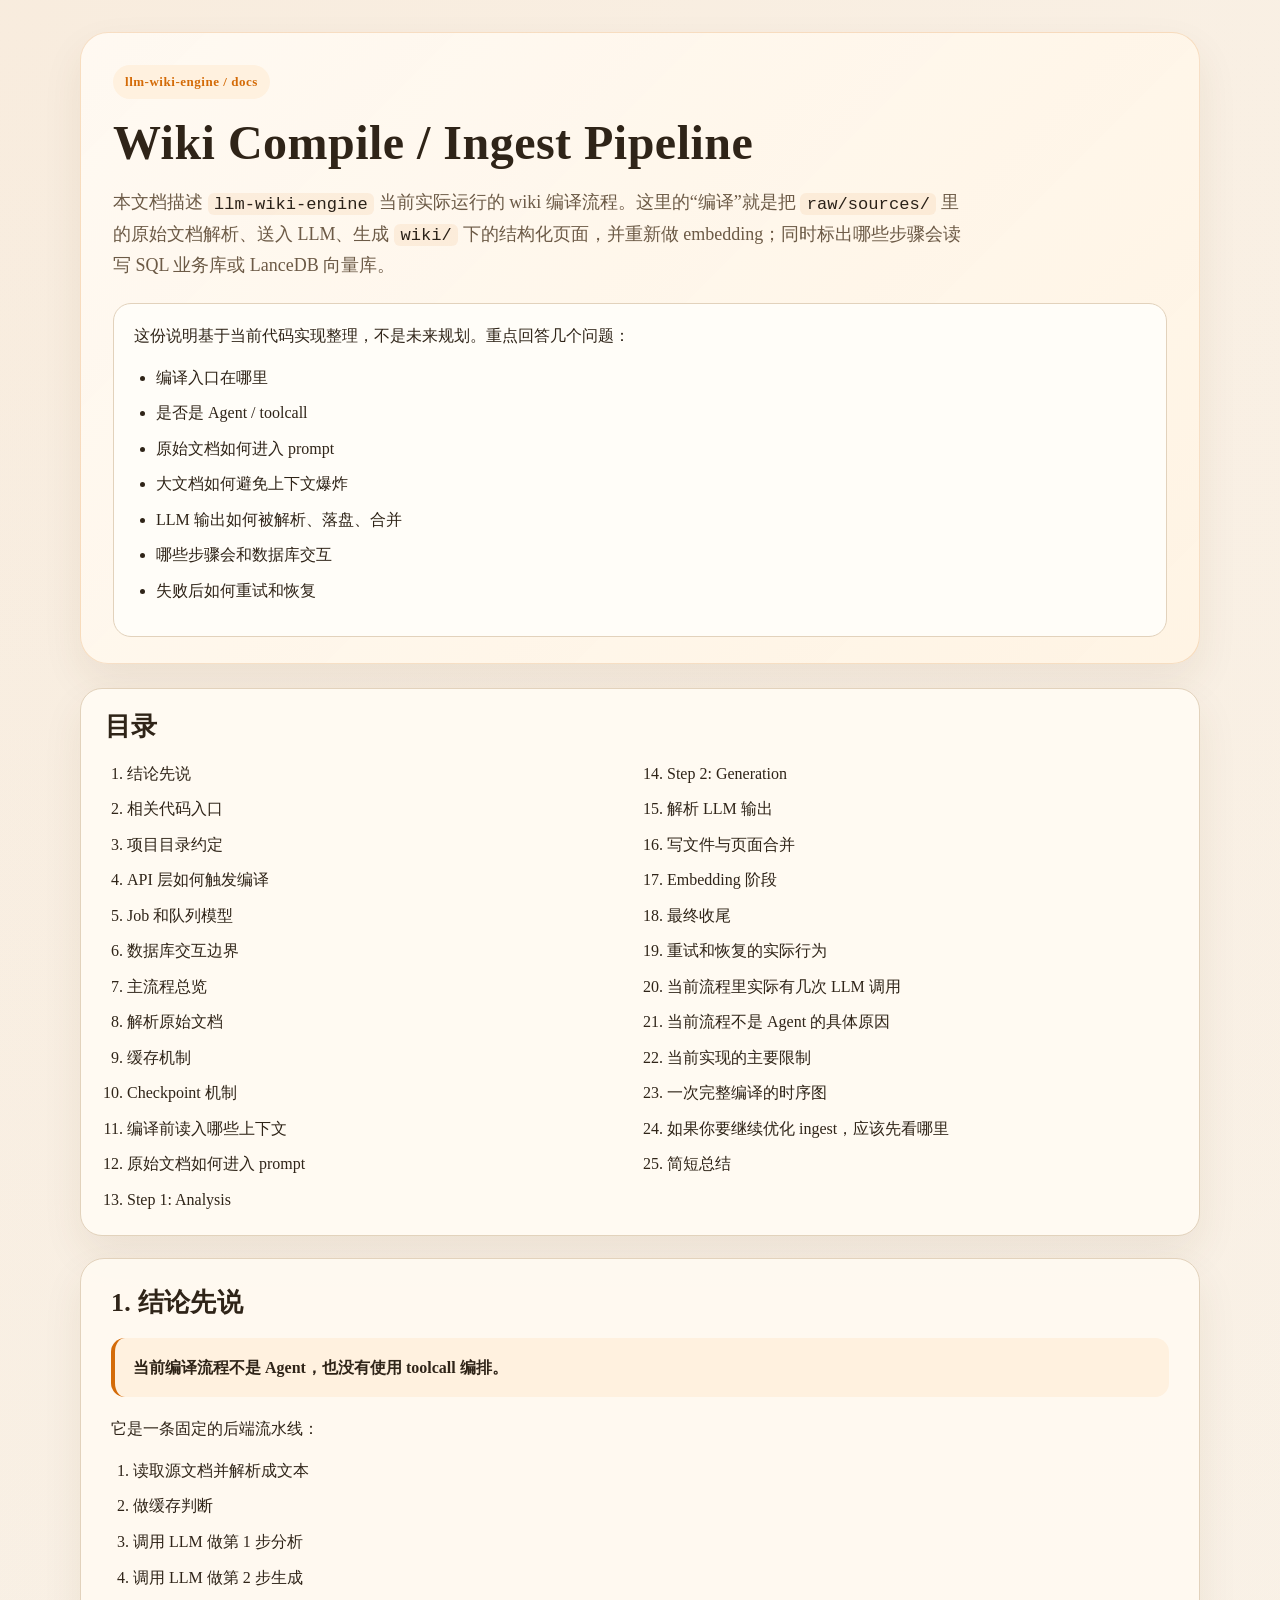
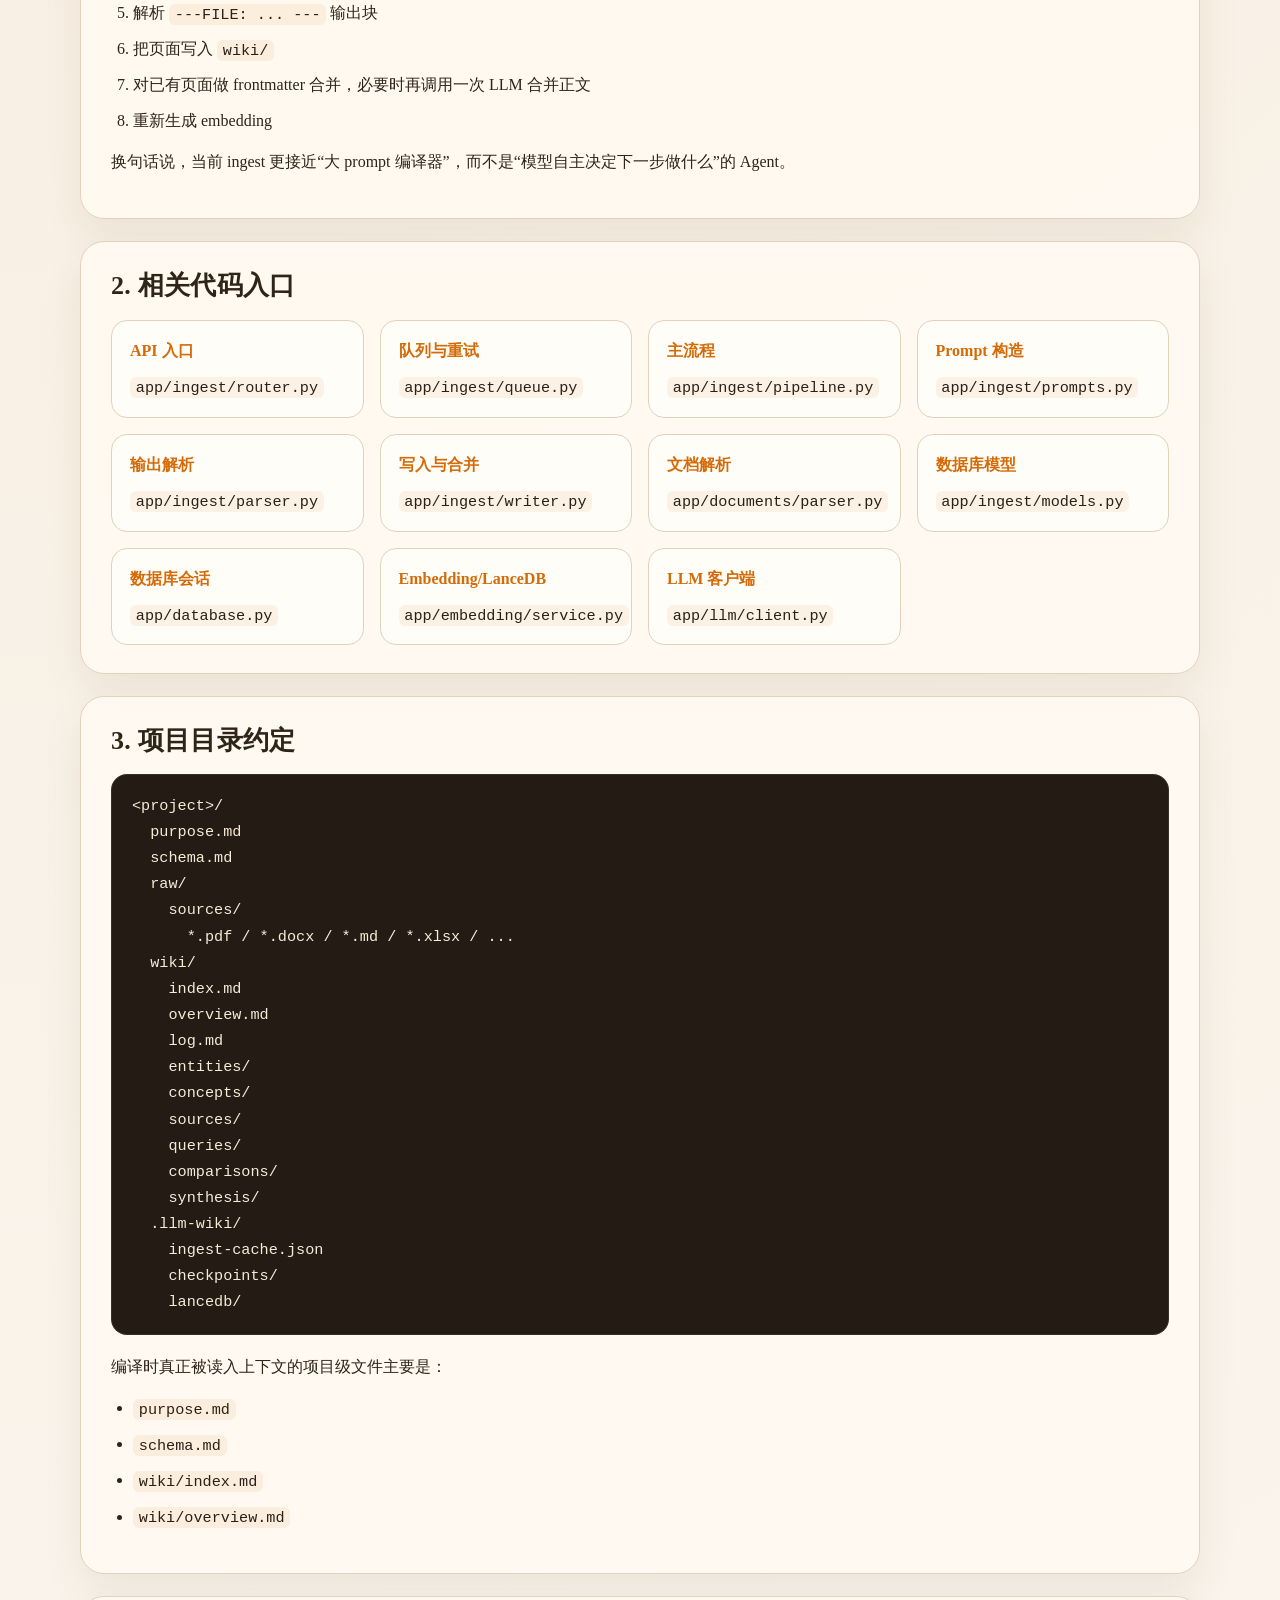
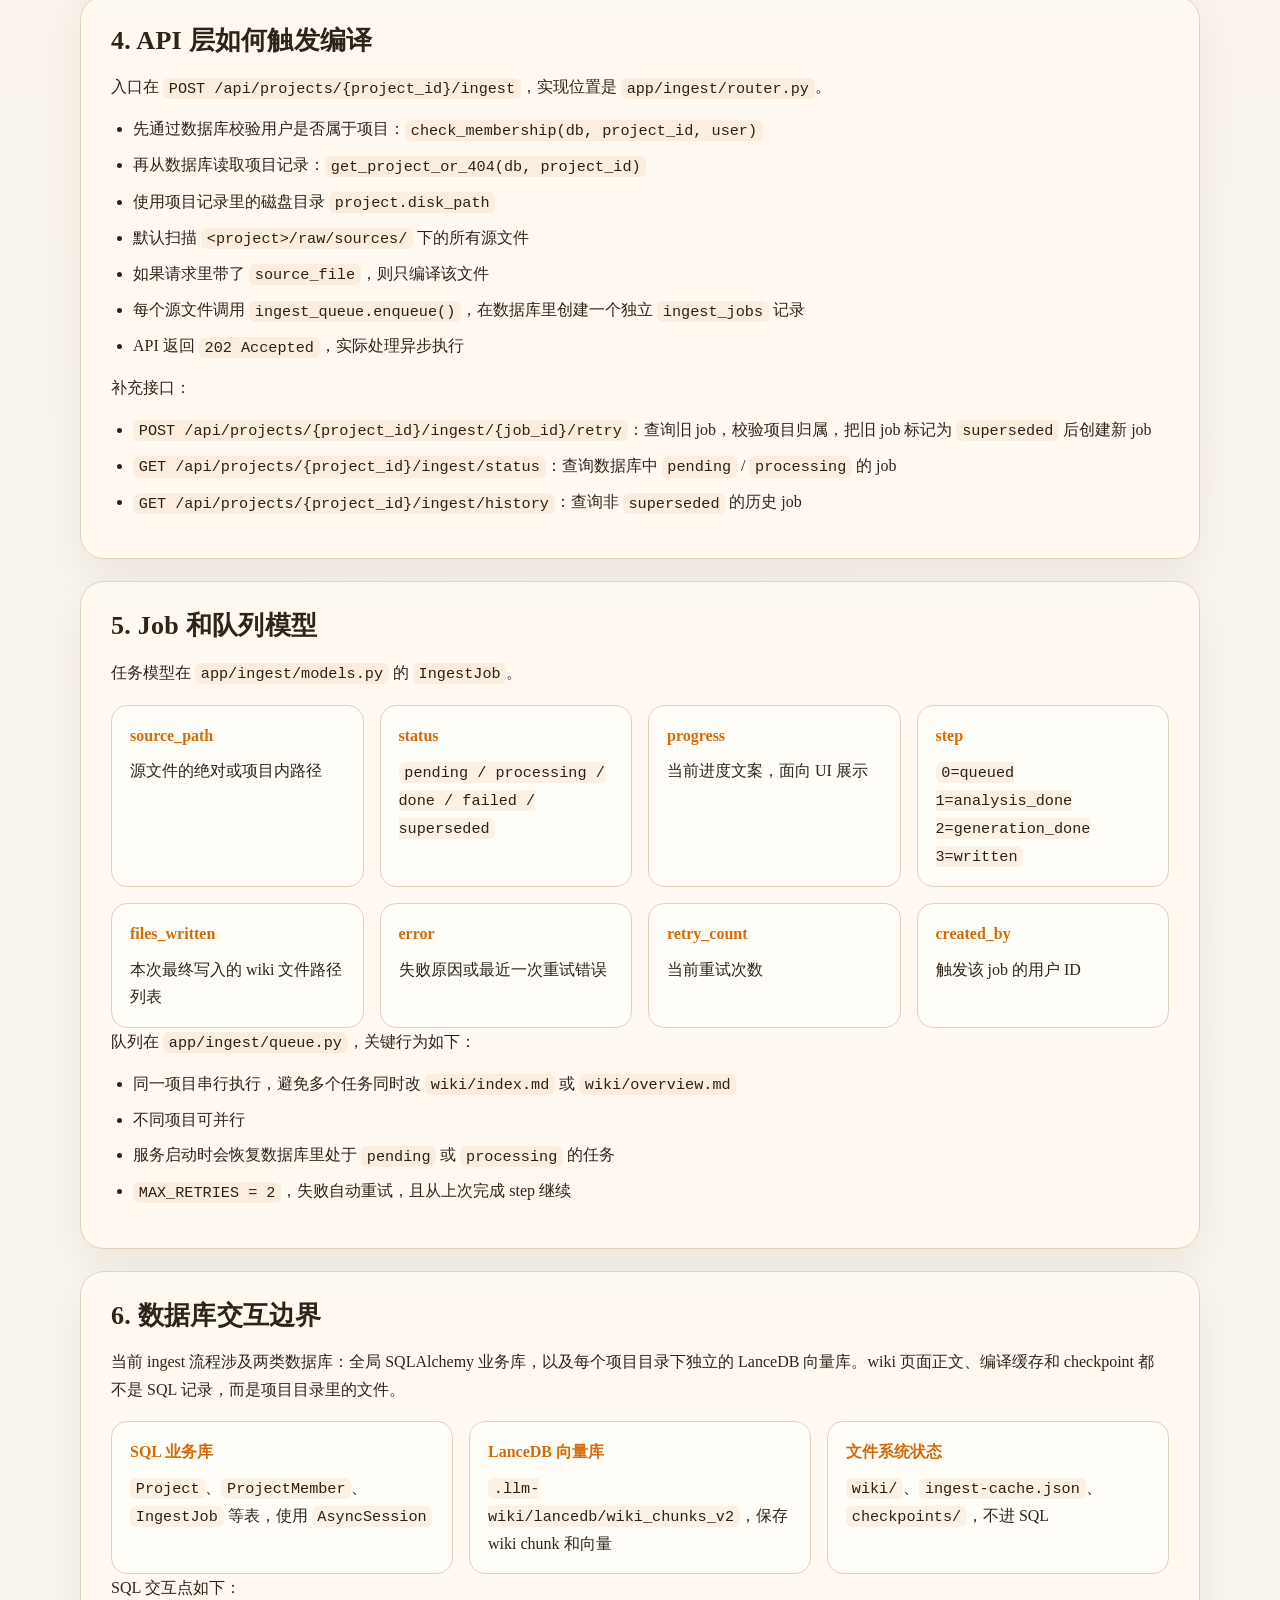
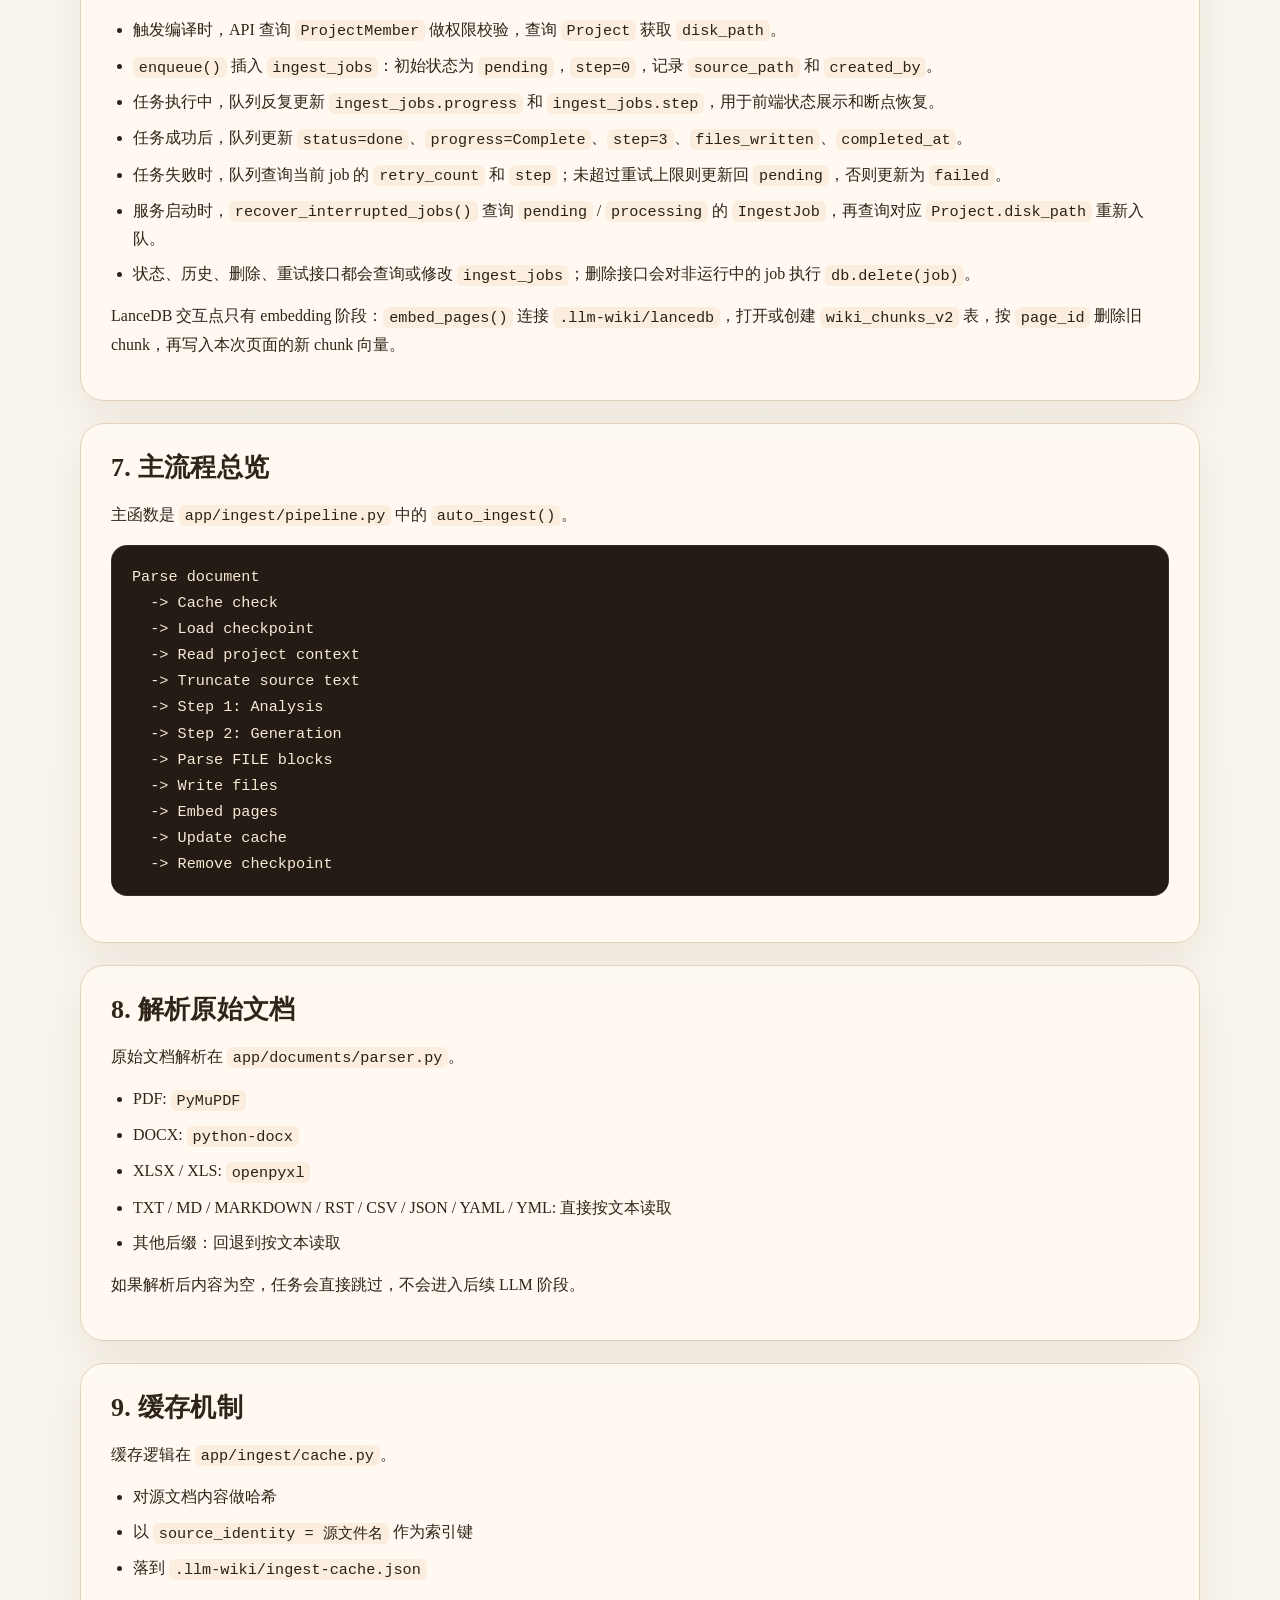
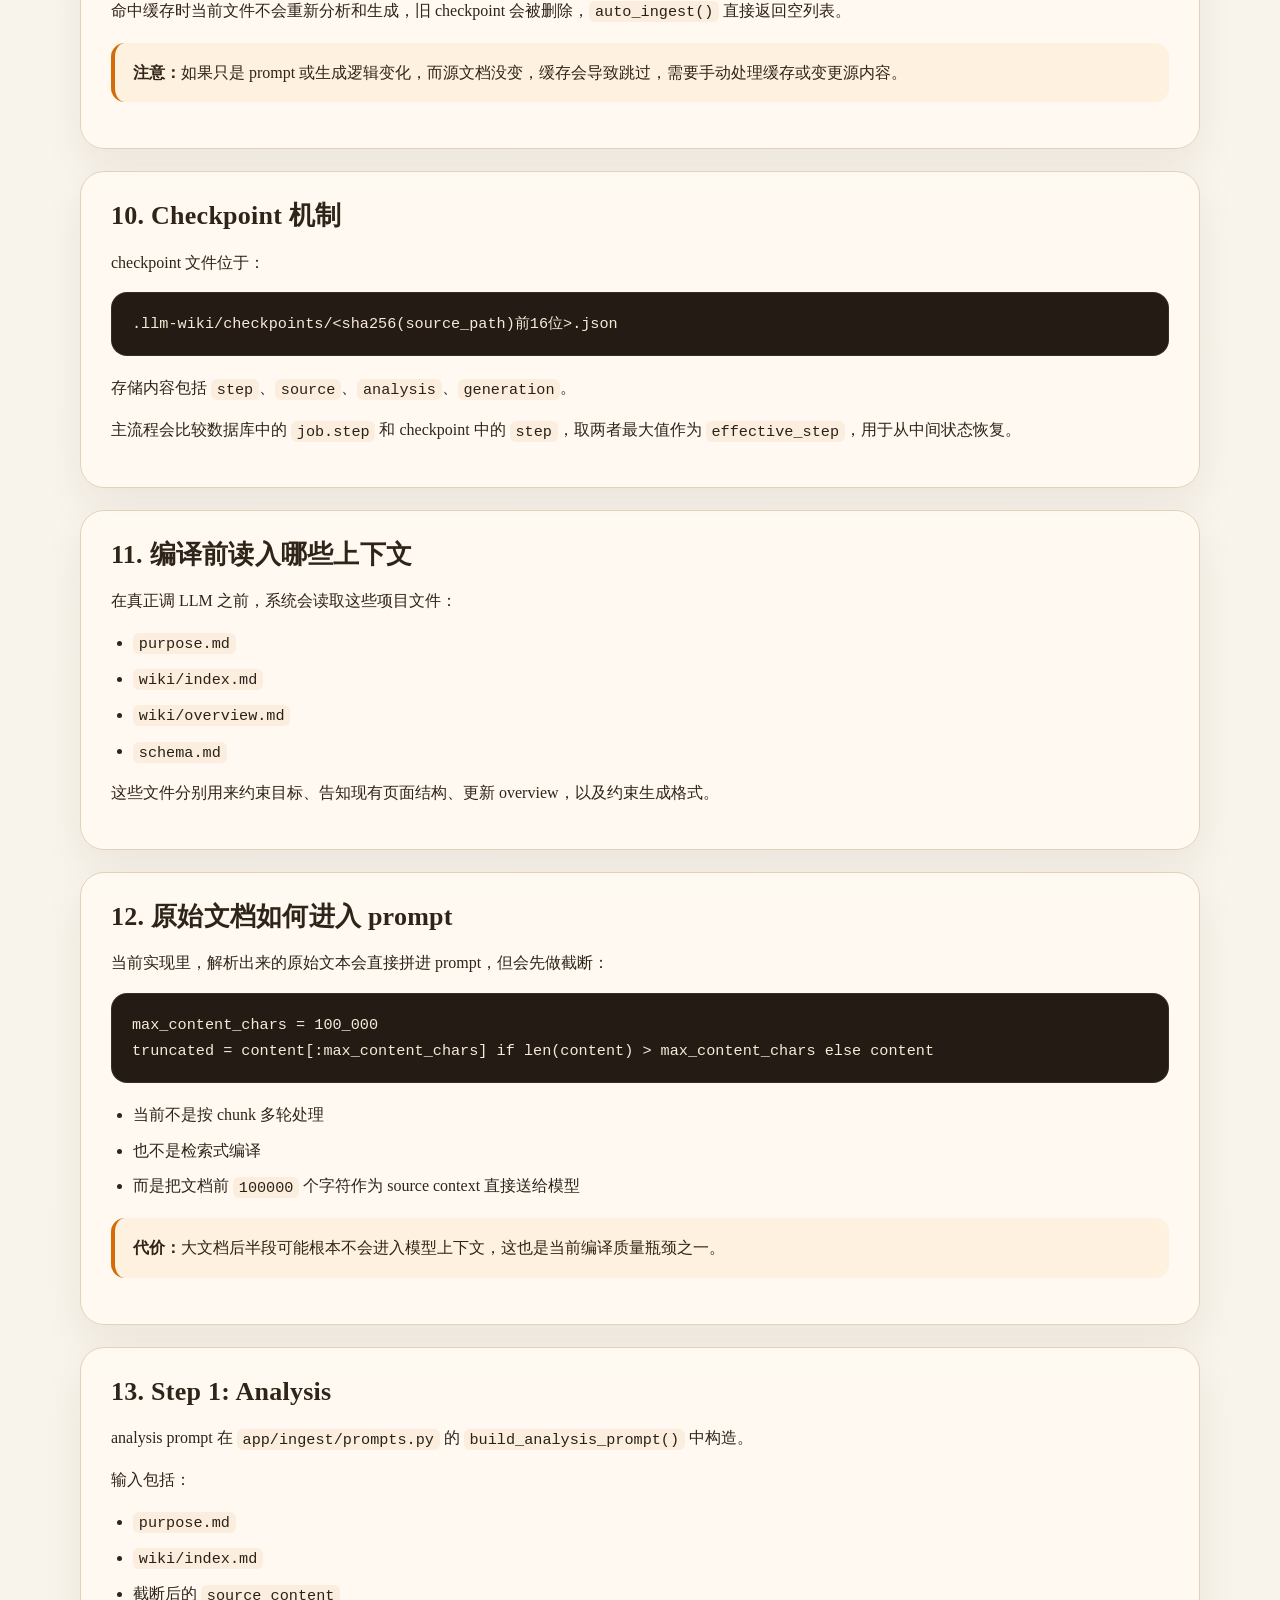
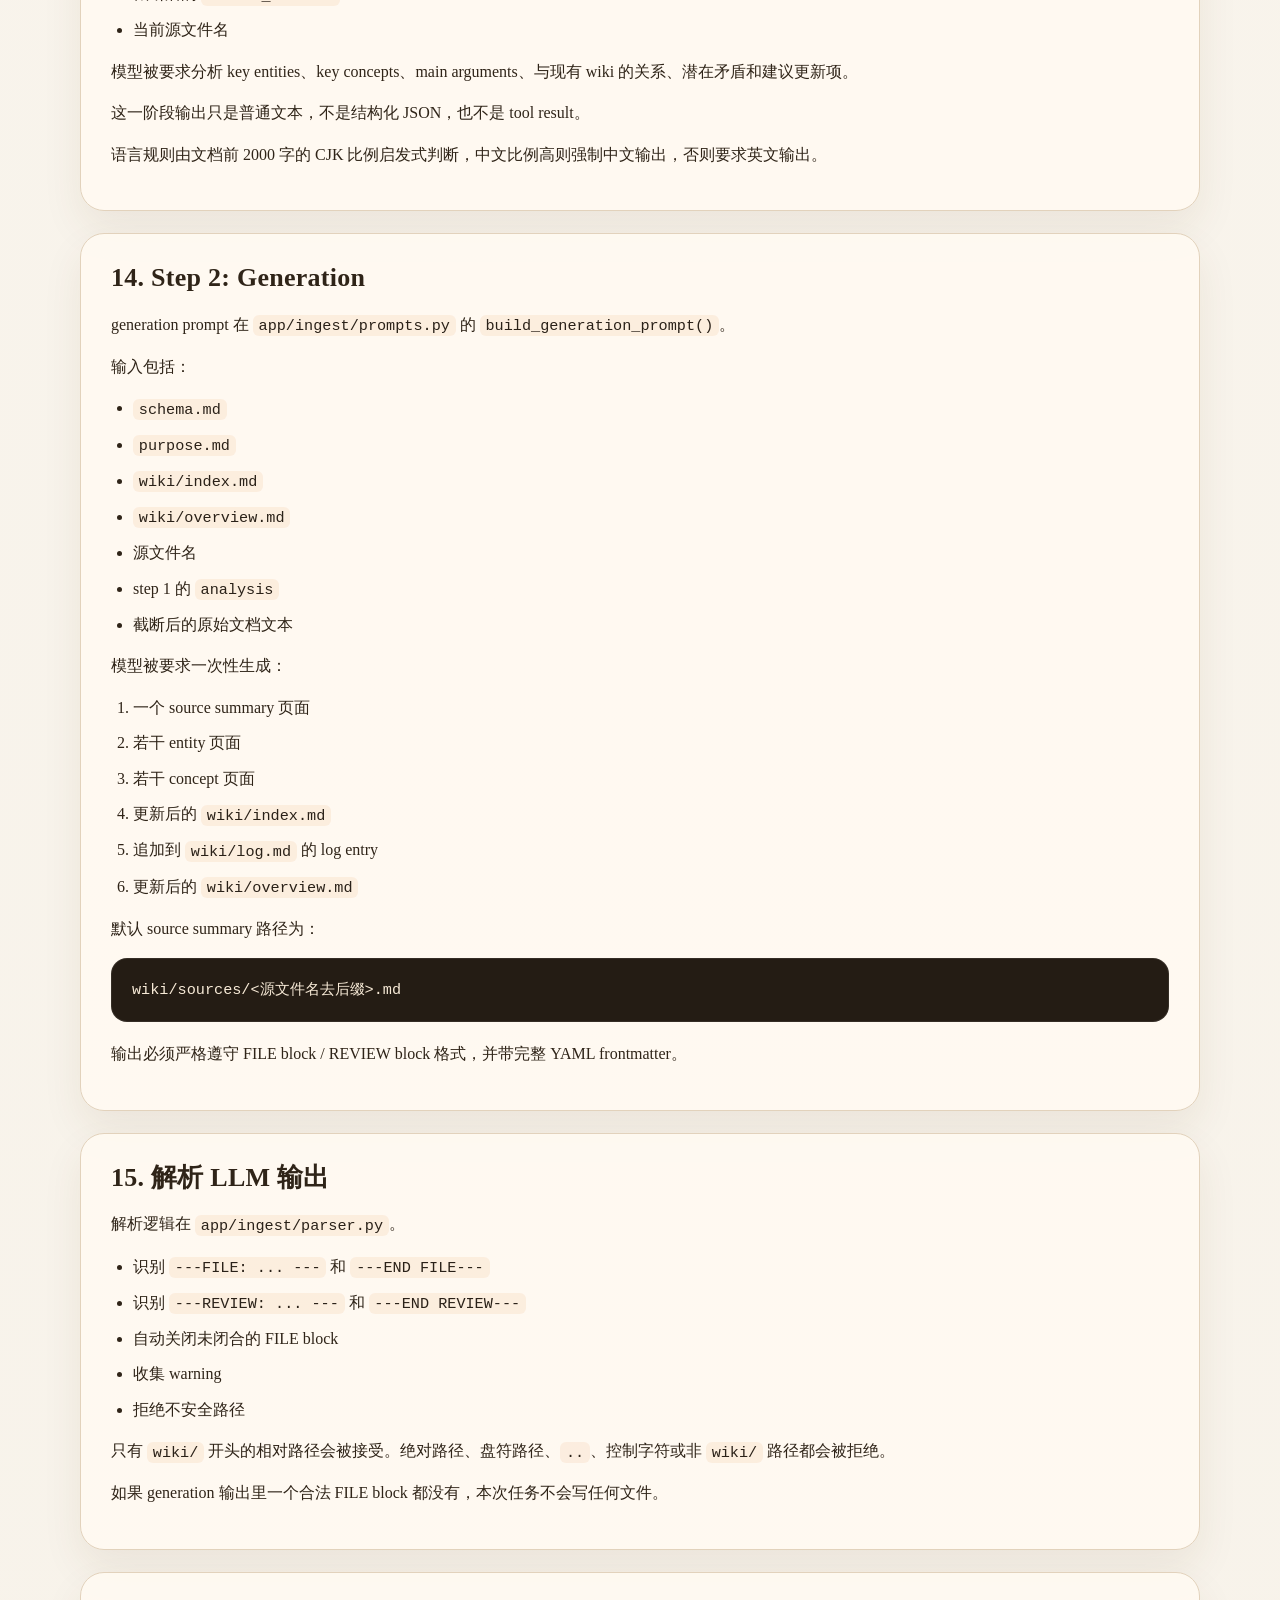
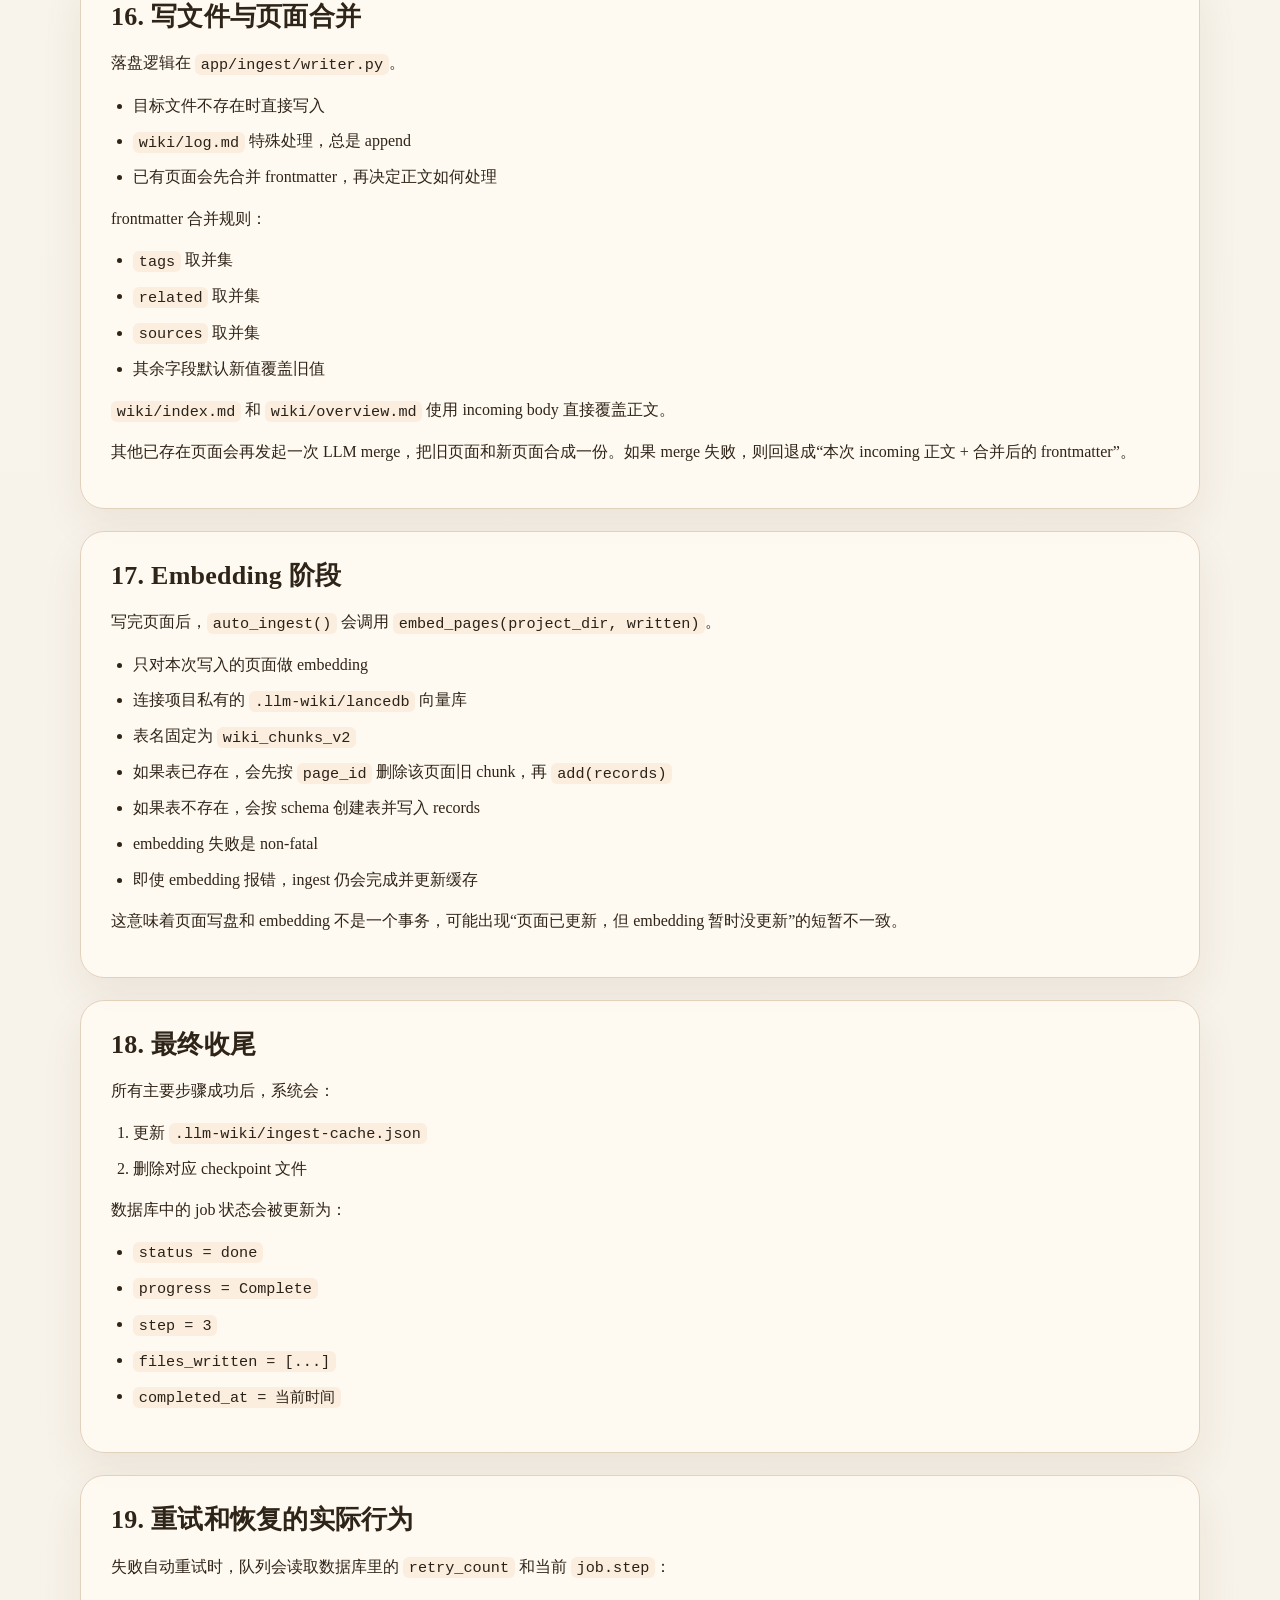
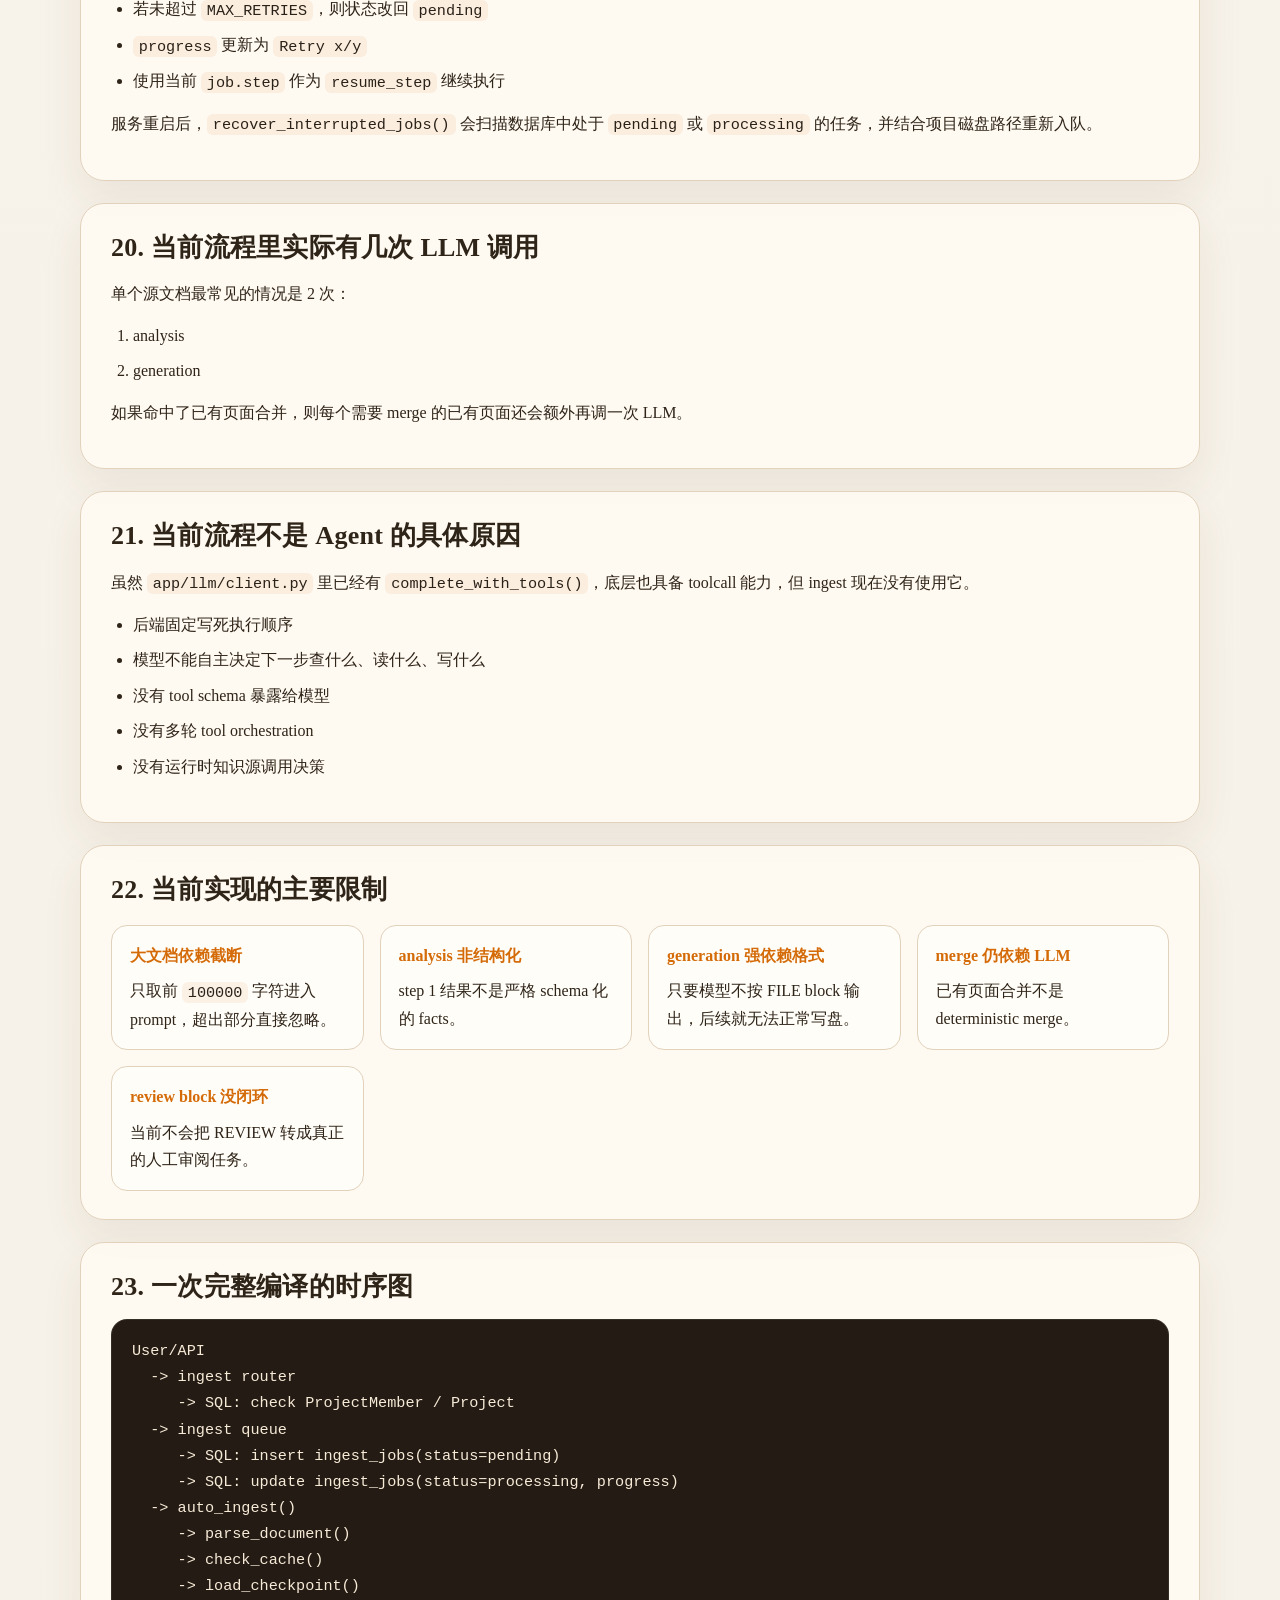
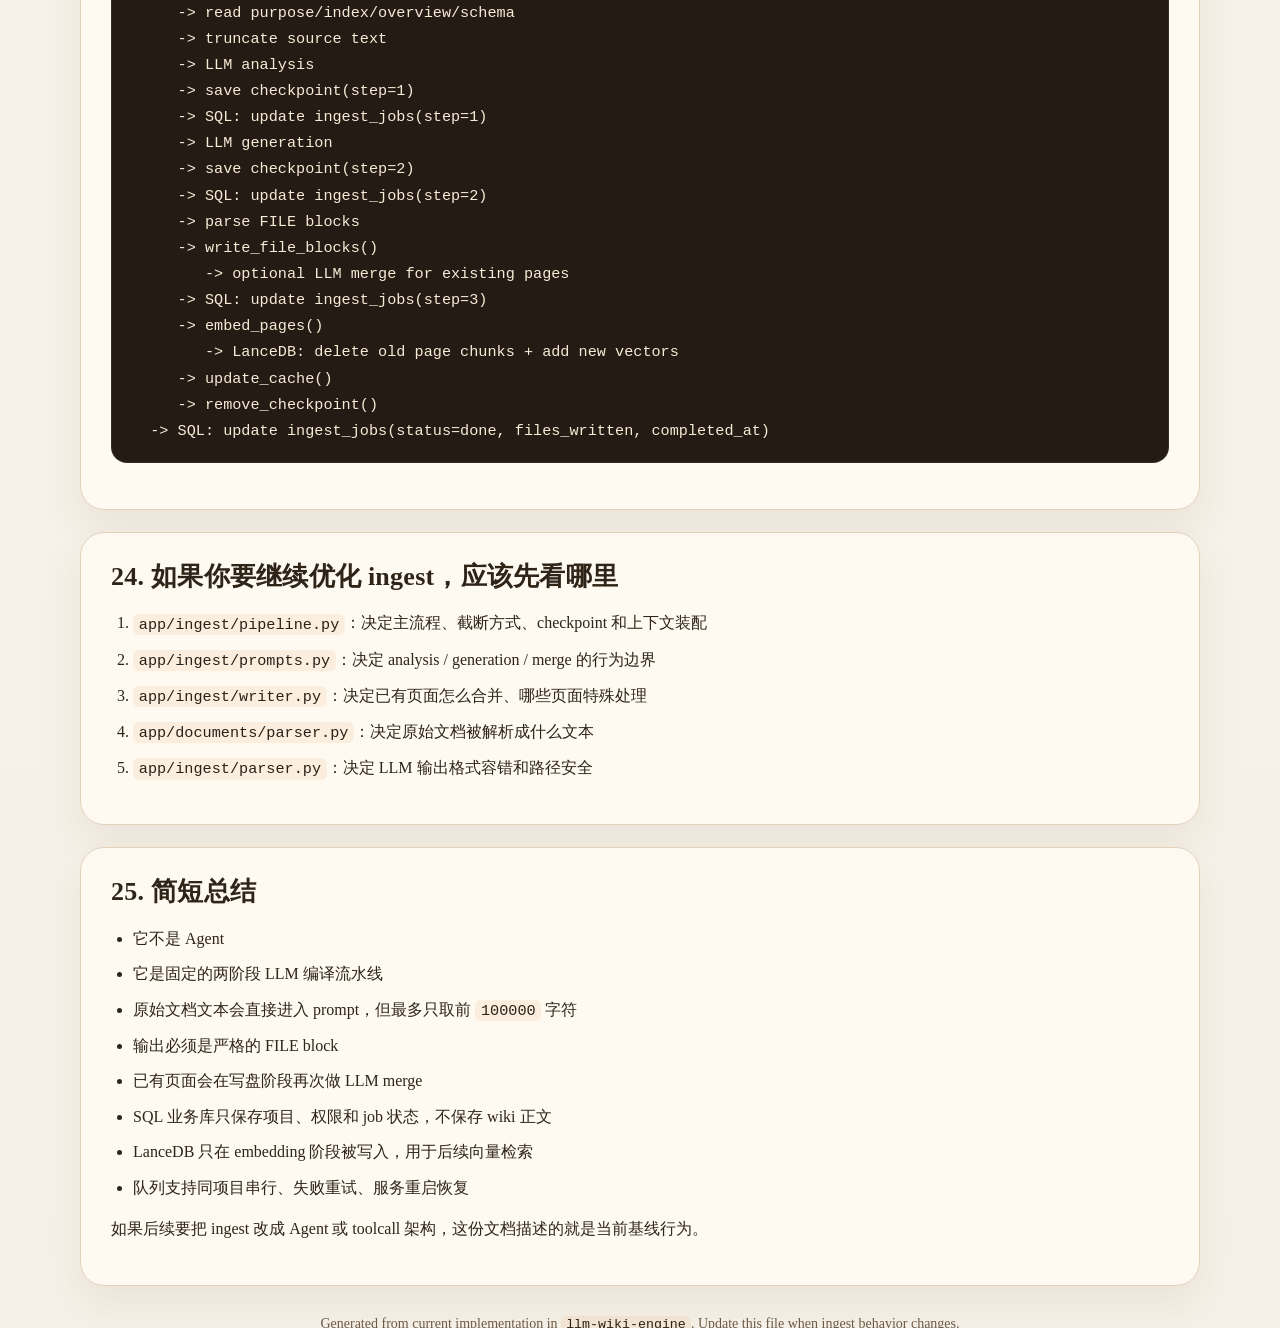
==== commit e92e5945: "Document ingest database interactions Signed-off-by: ken-u <604498913@qq.com>" ====
--- a/docs/ingest-compile-pipeline.html
+++ b/docs/ingest-compile-pipeline.html
@@ -221,7 +221,7 @@
     <section class="hero">
       <div class="eyebrow">llm-wiki-engine / docs</div>
       <h1>Wiki Compile / Ingest Pipeline</h1>
-      <p class="lead">本文档描述 <code>llm-wiki-engine</code> 当前实际运行的 wiki 编译流程。这里的“编译”就是把 <code>raw/sources/</code> 里的原始文档解析、送入 LLM、生成 <code>wiki/</code> 下的结构化页面，并重新做 embedding。</p>
+      <p class="lead">本文档描述 <code>llm-wiki-engine</code> 当前实际运行的 wiki 编译流程。这里的“编译”就是把 <code>raw/sources/</code> 里的原始文档解析、送入 LLM、生成 <code>wiki/</code> 下的结构化页面，并重新做 embedding；同时标出哪些步骤会读写 SQL 业务库或 LanceDB 向量库。</p>
       <div class="summary">
         <p>这份说明基于当前代码实现整理，不是未来规划。重点回答几个问题：</p>
         <ul>
@@ -230,6 +230,7 @@
           <li>原始文档如何进入 prompt</li>
           <li>大文档如何避免上下文爆炸</li>
           <li>LLM 输出如何被解析、落盘、合并</li>
+          <li>哪些步骤会和数据库交互</li>
           <li>失败后如何重试和恢复</li>
         </ul>
       </div>
@@ -243,6 +244,7 @@
         <li>项目目录约定</li>
         <li>API 层如何触发编译</li>
         <li>Job 和队列模型</li>
+        <li>数据库交互边界</li>
         <li>主流程总览</li>
         <li>解析原始文档</li>
         <li>缓存机制</li>
@@ -294,6 +296,9 @@
         <div class="card"><strong>输出解析</strong><code>app/ingest/parser.py</code></div>
         <div class="card"><strong>写入与合并</strong><code>app/ingest/writer.py</code></div>
         <div class="card"><strong>文档解析</strong><code>app/documents/parser.py</code></div>
+        <div class="card"><strong>数据库模型</strong><code>app/ingest/models.py</code></div>
+        <div class="card"><strong>数据库会话</strong><code>app/database.py</code></div>
+        <div class="card"><strong>Embedding/LanceDB</strong><code>app/embedding/service.py</code></div>
         <div class="card"><strong>LLM 客户端</strong><code>app/llm/client.py</code></div>
       </div>
     </section>
@@ -318,7 +323,8 @@
     synthesis/
   .llm-wiki/
     ingest-cache.json
-    checkpoints/</code></pre>
+    checkpoints/
+    lancedb/</code></pre>
       <p>编译时真正被读入上下文的项目级文件主要是：</p>
       <ul>
         <li><code>purpose.md</code></li>
@@ -332,18 +338,19 @@
       <h2>4. API 层如何触发编译</h2>
       <p>入口在 <code>POST /api/projects/{project_id}/ingest</code>，实现位置是 <code>app/ingest/router.py</code>。</p>
       <ul>
-        <li>先校验用户是否属于项目</li>
-        <li>读取项目磁盘目录 <code>project.disk_path</code></li>
+        <li>先通过数据库校验用户是否属于项目：<code>check_membership(db, project_id, user)</code></li>
+        <li>再从数据库读取项目记录：<code>get_project_or_404(db, project_id)</code></li>
+        <li>使用项目记录里的磁盘目录 <code>project.disk_path</code></li>
         <li>默认扫描 <code>&lt;project&gt;/raw/sources/</code> 下的所有源文件</li>
         <li>如果请求里带了 <code>source_file</code>，则只编译该文件</li>
-        <li>每个源文件创建一个独立 ingest job</li>
+        <li>每个源文件调用 <code>ingest_queue.enqueue()</code>，在数据库里创建一个独立 <code>ingest_jobs</code> 记录</li>
         <li>API 返回 <code>202 Accepted</code>，实际处理异步执行</li>
       </ul>
       <p>补充接口：</p>
       <ul>
-        <li><code>POST /api/projects/{project_id}/ingest/{job_id}/retry</code></li>
-        <li><code>GET /api/projects/{project_id}/ingest/status</code></li>
-        <li><code>GET /api/projects/{project_id}/ingest/history</code></li>
+        <li><code>POST /api/projects/{project_id}/ingest/{job_id}/retry</code>：查询旧 job，校验项目归属，把旧 job 标记为 <code>superseded</code> 后创建新 job</li>
+        <li><code>GET /api/projects/{project_id}/ingest/status</code>：查询数据库中 <code>pending</code> / <code>processing</code> 的 job</li>
+        <li><code>GET /api/projects/{project_id}/ingest/history</code>：查询非 <code>superseded</code> 的历史 job</li>
       </ul>
     </section>
 
@@ -351,11 +358,14 @@
       <h2>5. Job 和队列模型</h2>
       <p>任务模型在 <code>app/ingest/models.py</code> 的 <code>IngestJob</code>。</p>
       <div class="grid">
+        <div class="card"><strong>source_path</strong>源文件的绝对或项目内路径</div>
         <div class="card"><strong>status</strong><code>pending / processing / done / failed / superseded</code></div>
         <div class="card"><strong>progress</strong>当前进度文案，面向 UI 展示</div>
         <div class="card"><strong>step</strong><code>0=queued 1=analysis_done 2=generation_done 3=written</code></div>
         <div class="card"><strong>files_written</strong>本次最终写入的 wiki 文件路径列表</div>
+        <div class="card"><strong>error</strong>失败原因或最近一次重试错误</div>
         <div class="card"><strong>retry_count</strong>当前重试次数</div>
+        <div class="card"><strong>created_by</strong>触发该 job 的用户 ID</div>
       </div>
       <p>队列在 <code>app/ingest/queue.py</code>，关键行为如下：</p>
       <ul>
@@ -367,7 +377,28 @@
     </section>
 
     <section class="section">
-      <h2>6. 主流程总览</h2>
+      <h2>6. 数据库交互边界</h2>
+      <p>当前 ingest 流程涉及两类数据库：全局 SQLAlchemy 业务库，以及每个项目目录下独立的 LanceDB 向量库。wiki 页面正文、编译缓存和 checkpoint 都不是 SQL 记录，而是项目目录里的文件。</p>
+      <div class="grid">
+        <div class="card"><strong>SQL 业务库</strong><code>Project</code>、<code>ProjectMember</code>、<code>IngestJob</code> 等表，使用 <code>AsyncSession</code></div>
+        <div class="card"><strong>LanceDB 向量库</strong><code>.llm-wiki/lancedb/wiki_chunks_v2</code>，保存 wiki chunk 和向量</div>
+        <div class="card"><strong>文件系统状态</strong><code>wiki/</code>、<code>ingest-cache.json</code>、<code>checkpoints/</code>，不进 SQL</div>
+      </div>
+      <p>SQL 交互点如下：</p>
+      <ul>
+        <li>触发编译时，API 查询 <code>ProjectMember</code> 做权限校验，查询 <code>Project</code> 获取 <code>disk_path</code>。</li>
+        <li><code>enqueue()</code> 插入 <code>ingest_jobs</code>：初始状态为 <code>pending</code>，<code>step=0</code>，记录 <code>source_path</code> 和 <code>created_by</code>。</li>
+        <li>任务执行中，队列反复更新 <code>ingest_jobs.progress</code> 和 <code>ingest_jobs.step</code>，用于前端状态展示和断点恢复。</li>
+        <li>任务成功后，队列更新 <code>status=done</code>、<code>progress=Complete</code>、<code>step=3</code>、<code>files_written</code>、<code>completed_at</code>。</li>
+        <li>任务失败时，队列查询当前 job 的 <code>retry_count</code> 和 <code>step</code>；未超过重试上限则更新回 <code>pending</code>，否则更新为 <code>failed</code>。</li>
+        <li>服务启动时，<code>recover_interrupted_jobs()</code> 查询 <code>pending</code> / <code>processing</code> 的 <code>IngestJob</code>，再查询对应 <code>Project.disk_path</code> 重新入队。</li>
+        <li>状态、历史、删除、重试接口都会查询或修改 <code>ingest_jobs</code>；删除接口会对非运行中的 job 执行 <code>db.delete(job)</code>。</li>
+      </ul>
+      <p>LanceDB 交互点只有 embedding 阶段：<code>embed_pages()</code> 连接 <code>.llm-wiki/lancedb</code>，打开或创建 <code>wiki_chunks_v2</code> 表，按 <code>page_id</code> 删除旧 chunk，再写入本次页面的新 chunk 向量。</p>
+    </section>
+
+    <section class="section">
+      <h2>7. 主流程总览</h2>
       <p>主函数是 <code>app/ingest/pipeline.py</code> 中的 <code>auto_ingest()</code>。</p>
       <pre><code>Parse document
   -&gt; Cache check
@@ -384,7 +415,7 @@
     </section>
 
     <section class="section">
-      <h2>7. 解析原始文档</h2>
+      <h2>8. 解析原始文档</h2>
       <p>原始文档解析在 <code>app/documents/parser.py</code>。</p>
       <ul>
         <li>PDF: <code>PyMuPDF</code></li>
@@ -397,7 +428,7 @@
     </section>
 
     <section class="section">
-      <h2>8. 缓存机制</h2>
+      <h2>9. 缓存机制</h2>
       <p>缓存逻辑在 <code>app/ingest/cache.py</code>。</p>
       <ul>
         <li>对源文档内容做哈希</li>
@@ -411,7 +442,7 @@
     </section>
 
     <section class="section">
-      <h2>9. Checkpoint 机制</h2>
+      <h2>10. Checkpoint 机制</h2>
       <p>checkpoint 文件位于：</p>
       <pre><code>.llm-wiki/checkpoints/&lt;sha256(source_path)前16位&gt;.json</code></pre>
       <p>存储内容包括 <code>step</code>、<code>source</code>、<code>analysis</code>、<code>generation</code>。</p>
@@ -419,7 +450,7 @@
     </section>
 
     <section class="section">
-      <h2>10. 编译前读入哪些上下文</h2>
+      <h2>11. 编译前读入哪些上下文</h2>
       <p>在真正调 LLM 之前，系统会读取这些项目文件：</p>
       <ul>
         <li><code>purpose.md</code></li>
@@ -431,7 +462,7 @@
     </section>
 
     <section class="section">
-      <h2>11. 原始文档如何进入 prompt</h2>
+      <h2>12. 原始文档如何进入 prompt</h2>
       <p>当前实现里，解析出来的原始文本会直接拼进 prompt，但会先做截断：</p>
       <pre><code>max_content_chars = 100_000
 truncated = content[:max_content_chars] if len(content) &gt; max_content_chars else content</code></pre>
@@ -446,7 +477,7 @@
     </section>
 
     <section class="section">
-      <h2>12. Step 1: Analysis</h2>
+      <h2>13. Step 1: Analysis</h2>
       <p>analysis prompt 在 <code>app/ingest/prompts.py</code> 的 <code>build_analysis_prompt()</code> 中构造。</p>
       <p>输入包括：</p>
       <ul>
@@ -461,7 +492,7 @@
     </section>
 
     <section class="section">
-      <h2>13. Step 2: Generation</h2>
+      <h2>14. Step 2: Generation</h2>
       <p>generation prompt 在 <code>app/ingest/prompts.py</code> 的 <code>build_generation_prompt()</code>。</p>
       <p>输入包括：</p>
       <ul>
@@ -488,7 +519,7 @@
     </section>
 
     <section class="section">
-      <h2>14. 解析 LLM 输出</h2>
+      <h2>15. 解析 LLM 输出</h2>
       <p>解析逻辑在 <code>app/ingest/parser.py</code>。</p>
       <ul>
         <li>识别 <code>---FILE: ... ---</code> 和 <code>---END FILE---</code></li>
@@ -502,7 +533,7 @@
     </section>
 
     <section class="section">
-      <h2>15. 写文件与页面合并</h2>
+      <h2>16. 写文件与页面合并</h2>
       <p>落盘逻辑在 <code>app/ingest/writer.py</code>。</p>
       <ul>
         <li>目标文件不存在时直接写入</li>
@@ -521,10 +552,14 @@
     </section>
 
     <section class="section">
-      <h2>16. Embedding 阶段</h2>
+      <h2>17. Embedding 阶段</h2>
       <p>写完页面后，<code>auto_ingest()</code> 会调用 <code>embed_pages(project_dir, written)</code>。</p>
       <ul>
         <li>只对本次写入的页面做 embedding</li>
+        <li>连接项目私有的 <code>.llm-wiki/lancedb</code> 向量库</li>
+        <li>表名固定为 <code>wiki_chunks_v2</code></li>
+        <li>如果表已存在，会先按 <code>page_id</code> 删除该页面旧 chunk，再 <code>add(records)</code></li>
+        <li>如果表不存在，会按 schema 创建表并写入 records</li>
         <li>embedding 失败是 non-fatal</li>
         <li>即使 embedding 报错，ingest 仍会完成并更新缓存</li>
       </ul>
@@ -532,7 +567,7 @@
     </section>
 
     <section class="section">
-      <h2>17. 最终收尾</h2>
+      <h2>18. 最终收尾</h2>
       <p>所有主要步骤成功后，系统会：</p>
       <ol>
         <li>更新 <code>.llm-wiki/ingest-cache.json</code></li>
@@ -549,7 +584,7 @@
     </section>
 
     <section class="section">
-      <h2>18. 重试和恢复的实际行为</h2>
+      <h2>19. 重试和恢复的实际行为</h2>
       <p>失败自动重试时，队列会读取数据库里的 <code>retry_count</code> 和当前 <code>job.step</code>：</p>
       <ul>
         <li>若未超过 <code>MAX_RETRIES</code>，则状态改回 <code>pending</code></li>
@@ -560,7 +595,7 @@
     </section>
 
     <section class="section">
-      <h2>19. 当前流程里实际有几次 LLM 调用</h2>
+      <h2>20. 当前流程里实际有几次 LLM 调用</h2>
       <p>单个源文档最常见的情况是 2 次：</p>
       <ol>
         <li>analysis</li>
@@ -570,7 +605,7 @@
     </section>
 
     <section class="section">
-      <h2>20. 当前流程不是 Agent 的具体原因</h2>
+      <h2>21. 当前流程不是 Agent 的具体原因</h2>
       <p>虽然 <code>app/llm/client.py</code> 里已经有 <code>complete_with_tools()</code>，底层也具备 toolcall 能力，但 ingest 现在没有使用它。</p>
       <ul>
         <li>后端固定写死执行顺序</li>
@@ -582,7 +617,7 @@
     </section>
 
     <section class="section">
-      <h2>21. 当前实现的主要限制</h2>
+      <h2>22. 当前实现的主要限制</h2>
       <div class="grid">
         <div class="card"><strong>大文档依赖截断</strong>只取前 <code>100000</code> 字符进入 prompt，超出部分直接忽略。</div>
         <div class="card"><strong>analysis 非结构化</strong>step 1 结果不是严格 schema 化的 facts。</div>
@@ -593,10 +628,13 @@
     </section>
 
     <section class="section">
-      <h2>22. 一次完整编译的时序图</h2>
+      <h2>23. 一次完整编译的时序图</h2>
       <pre><code>User/API
   -&gt; ingest router
+     -&gt; SQL: check ProjectMember / Project
   -&gt; ingest queue
+     -&gt; SQL: insert ingest_jobs(status=pending)
+     -&gt; SQL: update ingest_jobs(status=processing, progress)
   -&gt; auto_ingest()
      -&gt; parse_document()
      -&gt; check_cache()
@@ -605,19 +643,23 @@
      -&gt; truncate source text
      -&gt; LLM analysis
      -&gt; save checkpoint(step=1)
+     -&gt; SQL: update ingest_jobs(step=1)
      -&gt; LLM generation
      -&gt; save checkpoint(step=2)
+     -&gt; SQL: update ingest_jobs(step=2)
      -&gt; parse FILE blocks
      -&gt; write_file_blocks()
         -&gt; optional LLM merge for existing pages
+     -&gt; SQL: update ingest_jobs(step=3)
      -&gt; embed_pages()
+        -&gt; LanceDB: delete old page chunks + add new vectors
      -&gt; update_cache()
      -&gt; remove_checkpoint()
-  -&gt; update ingest_jobs(status=done)</code></pre>
-    </section>
-
-    <section class="section">
-      <h2>23. 如果你要继续优化 ingest，应该先看哪里</h2>
+  -&gt; SQL: update ingest_jobs(status=done, files_written, completed_at)</code></pre>
+    </section>
+
+    <section class="section">
+      <h2>24. 如果你要继续优化 ingest，应该先看哪里</h2>
       <ol>
         <li><code>app/ingest/pipeline.py</code>：决定主流程、截断方式、checkpoint 和上下文装配</li>
         <li><code>app/ingest/prompts.py</code>：决定 analysis / generation / merge 的行为边界</li>
@@ -628,13 +670,15 @@
     </section>
 
     <section class="section">
-      <h2>24. 简短总结</h2>
+      <h2>25. 简短总结</h2>
       <ul>
         <li>它不是 Agent</li>
         <li>它是固定的两阶段 LLM 编译流水线</li>
         <li>原始文档文本会直接进入 prompt，但最多只取前 <code>100000</code> 字符</li>
         <li>输出必须是严格的 FILE block</li>
         <li>已有页面会在写盘阶段再次做 LLM merge</li>
+        <li>SQL 业务库只保存项目、权限和 job 状态，不保存 wiki 正文</li>
+        <li>LanceDB 只在 embedding 阶段被写入，用于后续向量检索</li>
         <li>队列支持同项目串行、失败重试、服务重启恢复</li>
       </ul>
       <p>如果后续要把 ingest 改成 Agent 或 toolcall 架构，这份文档描述的就是当前基线行为。</p>
